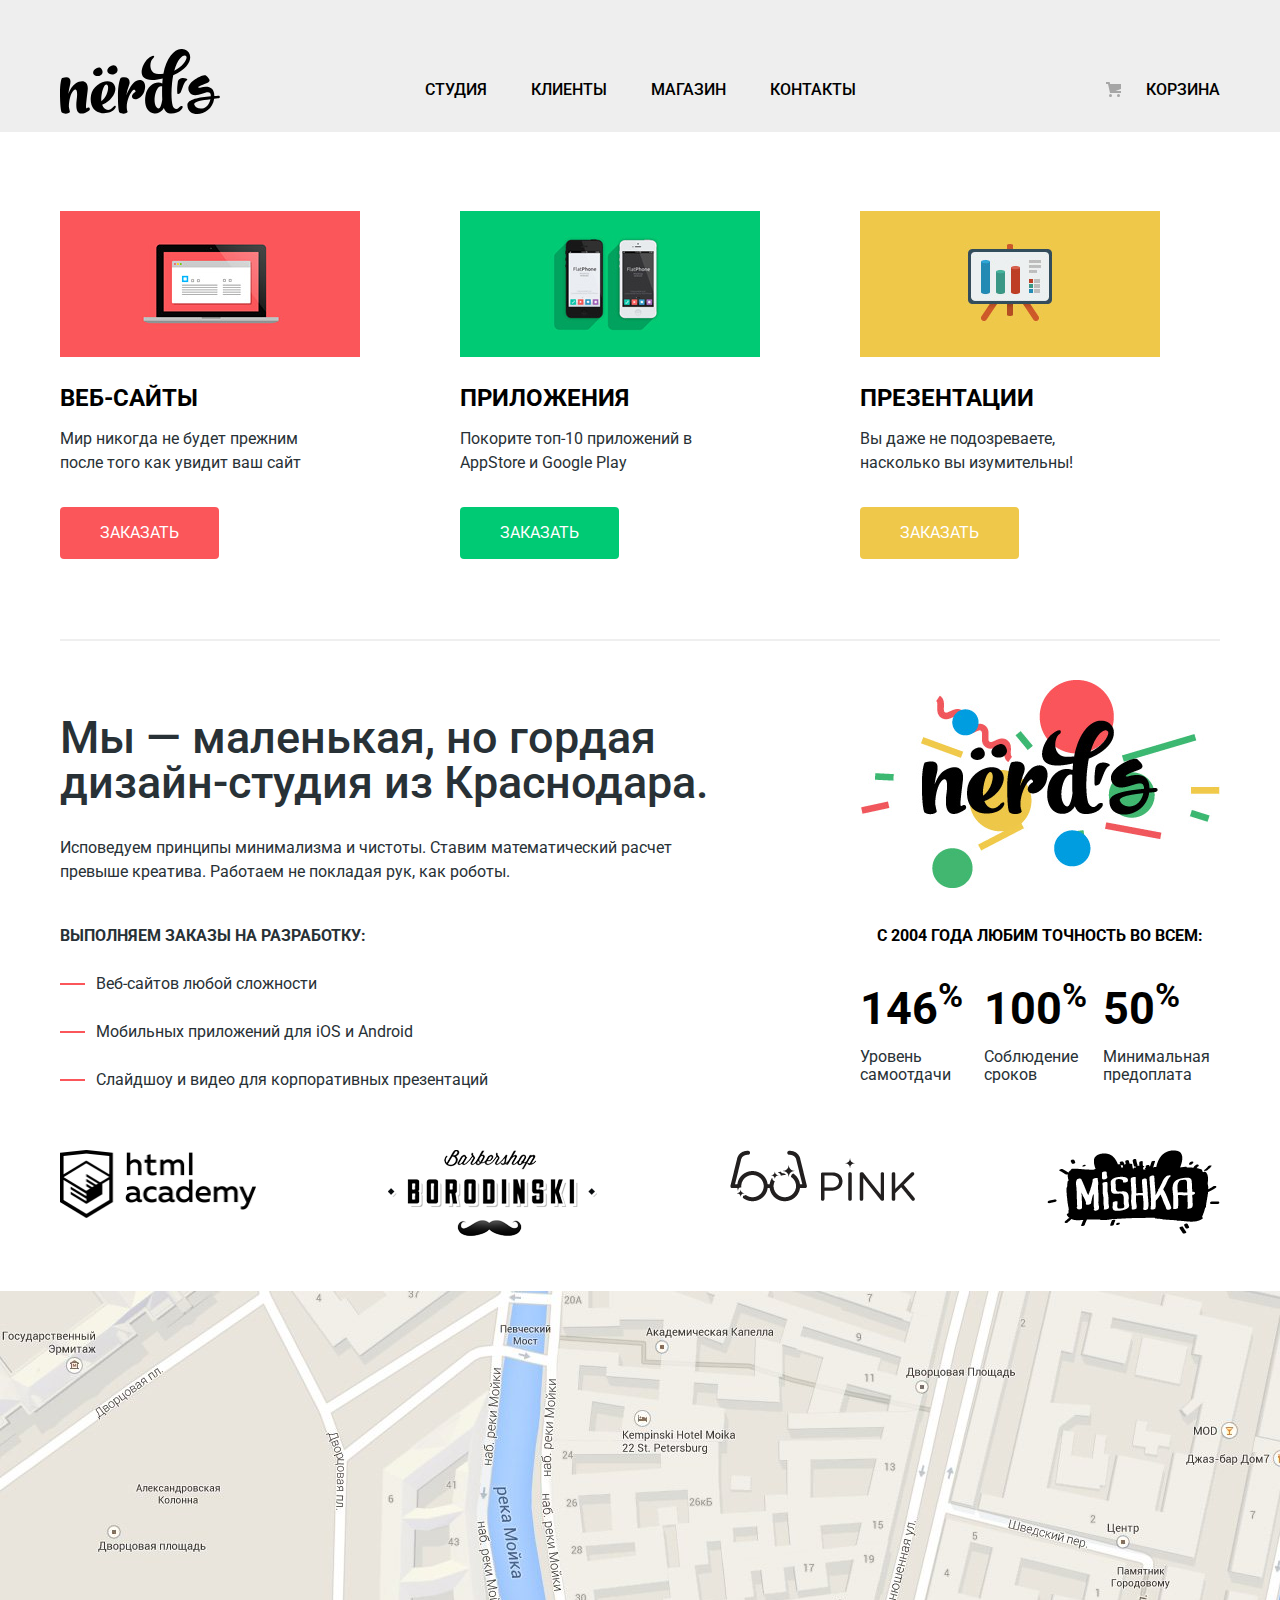
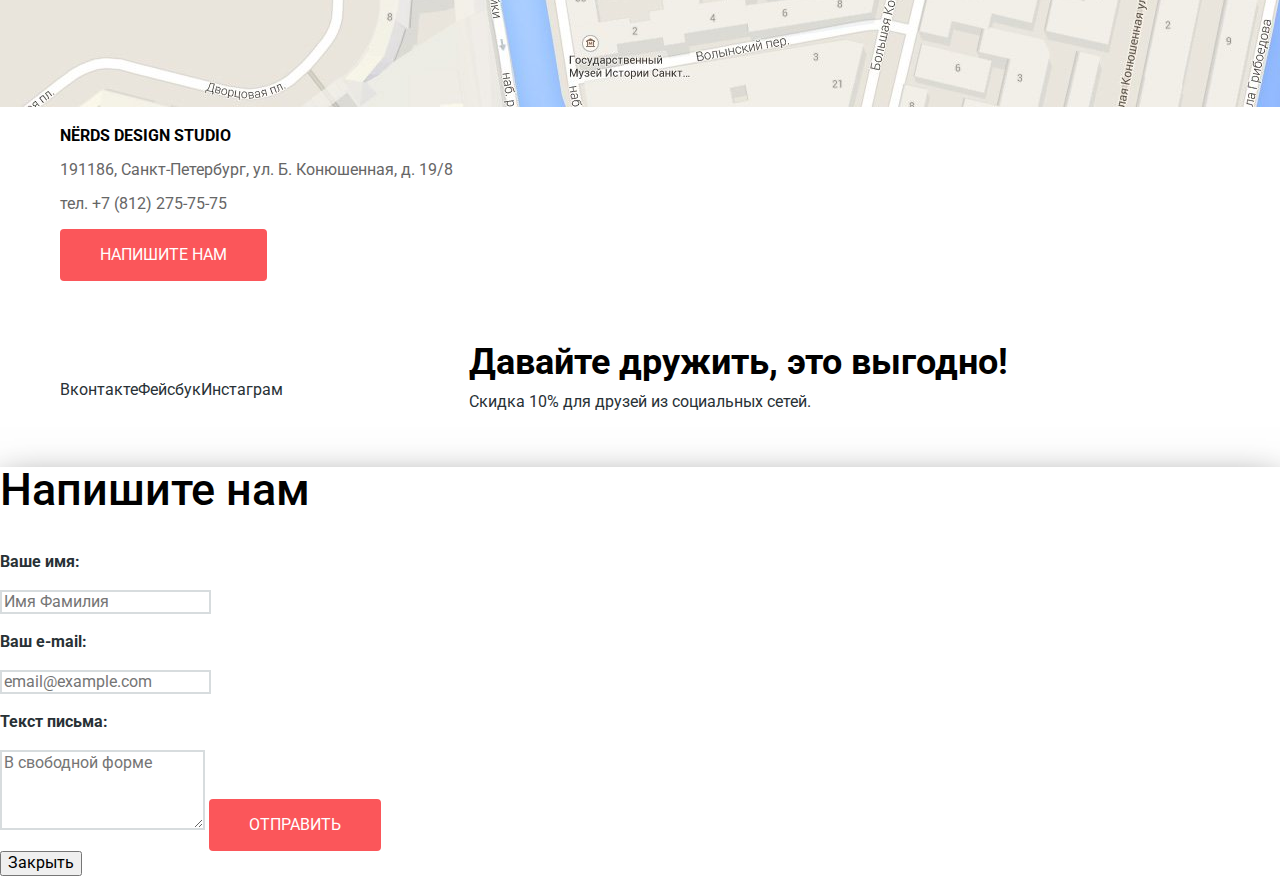
==== index.html @ 6c38c8e8 "Start making decorative elements" ====
<!DOCTYPE html>
<html lang="ru">
  <head>
    <meta charset="utf-8" />
    <title>HTML Academy: Нёрдс</title>
    <link rel="stylesheet" href="css/normalize.css" />
    <link rel="stylesheet" href="css/style.css" />
    <link
      href="https://fonts.googleapis.com/css?family=Roboto:400,500,700&display=swap&subset=cyrillic"
      rel="stylesheet"
    />
  </head>

  <body>
    <header class="main-header">
      <div class="container">
        <nav class="main-navigation">
          <a class="main-header-logo">
            <img
              src="img/nerds-logo.svg"
              width="160"
              height="65"
              alt="Логотип дизайн студии «Nëerd's"
            />
          </a>
          <ul class="list site-navigation">
            <li><a href="studio.html">Студия</a></li>
            <li><a href="clients.html">Клиенты</a></li>
            <li><a href="catalog.html">Магазин</a></li>
            <li><a href="contacts.html">Контакты</a></li>
          </ul>
          <a class="user-navigation" href="bag.html">Корзина</a>
        </nav>
      </div>
    </header>

    <main>
      <div class="container">
        <section class="products">
          <h1 class="visually-hidden">Дизайн-студия «Nëerd's»</h1>
          <ul class="list products-list">
            <li class="products-item">
              <img
                src="img/advantage-picture-red.png"
                width="300"
                height="146"
              />
              <h2 class="products-item-title web">Веб-сайты</h2>
              <p class="products-item-text">
                Мир никогда не будет прежним после того как увидит ваш сайт
              </p>
              <a class="button" href="order-site.html">Заказать</a>
            </li>
            <li class="products-item">
              <img
                src="img/advantage-picture-green.png"
                width="300"
                height="146"
              />
              <h2 class="products-item-title">Приложения</h2>
              <p class="products-item-text">
                Покорите топ-10 приложений в AppStore и Google Play
              </p>
              <a class="button button-app" href="order-app.html">Заказать</a>
            </li>
            <li class="products-item">
              <img
                src="img/advantage-picture-yellow.png"
                width="300"
                height="146"
              />
              <h2 class="products-item-title">Презентации</h2>
              <p class="products-item-text">
                Вы даже не подозреваете, насколько вы изумительны!
              </p>
              <a
                class="button button-presentation"
                href="order-presentation.html"
                >Заказать</a
              >
            </li>
          </ul>
        </section>

        <section class="benefits">
          <div class="benefits-text-column">
            <h2 class="visually-hidden">Преимущества студии</h2>
            <p class="benefits-lead">
              Мы — маленькая, но гордая дизайн-студия из Краснодара.
            </p>
            <p class="benefits-lead-text">
              Исповедуем принципы минимализма и чистоты. Ставим математический
              расчет превыше креатива. Работаем не покладая рук, как роботы.
            </p>
            <p class="benefits-list-title">Выполняем заказы на разработку:</p>
            <ul class="list benefits-list">
              <li class="benefits-item">Веб-сайтов любой сложности</li>
              <li class="benefits-item">
                Мобильных приложений для iOS и Android
              </li>
              <li class="benefits-item">
                Слайдшоу и видео для корпоративных презентаций
              </li>
            </ul>
          </div>
          <div class="benefits-subject-column">
            <p class="benefits-subject">C 2004 года любим точность во всем:</p>
            <dl class="benefits-desk">
              <div class="benefits-desk-wrap">
                <dd>146<sup>%</sup></dd>
                <dt>Уровень самоотдачи</dt>
              </div>
              <div class="benefits-desk-wrap">
                <dd>100<sup>%</sup></dd>
                <dt>Соблюдение сроков</dt>
              </div>
              <div class="benefits-desk-wrap">
                <dd>50<sup>%</sup></dd>
                <dt>Минимальная предоплата</dt>
              </div>
            </dl>
          </div>
          <h3 class="visually-hidden">Наши партнеры</h3>
          <ul class="list partners-wrap">
            <li>
              <a href="https://htmlacademy.ru/intensive/htmlcss">
                <img
                  src="img/htmlacdemy-logo.png"
                  width="196"
                  height="68"
                  alt="Сайт HTML Academy"
                />
              </a>
            </li>
            <li>
              <a href="#">
                <img
                  src="img/borodinsli-logo.png"
                  width="209"
                  height="90"
                  alt="Сайт барбершопа"
                />
              </a>
            </li>
            <li>
              <a href="#">
                <img
                  src="img/pink-logo.png"
                  width="185"
                  height="52"
                  alt="Сайт пинк"
                />
              </a>
            </li>
            <li>
              <a href="#">
                <img
                  src="img/mishka-logo.png"
                  width="173"
                  height="84"
                  alt="Сайт Мишки"
                />
              </a>
            </li>
          </ul>
        </section>
      </div>

      <section class="contacts">
        <img
          src="img/map.jpg"
          width="1440"
          height="416"
          alt="Адрес студии 191186, Санкт-Петербург, ул. Б. Конюшенная, д. 19/8"
        />
        <div class="container">
          <h2 class="visually-hidden">Контакты студии</h2>
          <p class="contacts-title">Nёrds design studio</p>
          <p>191186, Санкт-Петербург, ул. Б. Конюшенная, д. 19/8</p>
          <p>тел. <a href="tel:+78122757575">+7 (812) 275-75-75</a></p>
          <button class="button" type="button">Напишите нам</button>
        </div>
      </section>
    </main>

    <footer class="main-footer">
      <div class="main-footer-wrap container">
        <ul class="list footer-social">
          <li class="social-button"><a>Вконтакте</a></li>
          <li class="social-button"><a>Фейсбук</a></li>
          <li class="social-button"><a>Инстаграм</a></li>
        </ul>
        <div class="call-to-action">
          <p class="call-to-text">Давайте дружить, это выгодно!</p>
          <p class="call-to-discount">
            Скидка 10% для друзей из социальных сетей.
          </p>
        </div>
      </div>
    </footer>

    <section class="modal">
      <h2>Напишите нам</h2>
      <form class="appointment-form">
        <p><label for="appointment-name">Ваше имя:</label></p>
        <input
          class="name-form"
          type="text"
          name="name"
          placeholder="Имя Фамилия"
          id="appointment-name"
        />
        <p><label for="appointment-email">Ваш e-mail:</label></p>
        <input
          class="mail-form"
          type="email"
          name="email"
          placeholder="email@example.com"
          id="appointment-email"
        />
        <p><label for="appointment-mail-text">Текст письма:</label></p>
        <textarea
          class="text-form"
          type="text"
          name="mail-text"
          placeholder="В свободной форме"
          id="appointment-mail-text"
          rows="4"
        ></textarea>
        <button class="button" type="submit">Отправить</button>
      </form>
      <button class="modal-close" type="button">Закрыть</button>
    </section>
  </body>
</html>
---- css/style.css ----
.visually-hidden {
  position: absolute;
  width: 1px;
  height: 1px;
  margin: -1px;
  border: 0;
  padding: 0;
  clip: rect(0 0 0 0);
  overflow: hidden;
}

body {
  margin: 0;
  padding: 0;

  font-family: "Roboto", "Verdana", sans-serif;
  font-size: 16px;
  line-height: 24px;
  font-weight: 400;
  color: #283136;

  background-color: #ffffff;
}

a {
  text-decoration: none;
}

.list {
  margin: 0;
  padding: 0;
  list-style: none;
}

.button {
  display: inline-block;
  font: inherit;

  padding: 18px 40px;
  line-height: 16px;

  text-align: center;
  color: #ffffff;
  vertical-align: middle;
  text-transform: uppercase;

  background-color: #fb565a;
  border: none;

  border-radius: 4px;
}

.button:focus,
.button:hover {
  background-color: #e74246;
}

.button:active {
  background-color: #d7373b;
  color: rgba(255, 255, 255, 0.3);
  box-shadow: inset 0px 3px 0 0 rgba(0, 1, 1, 0.1);
}

.button-app {
  background-color: #00ca74;
}

.button-app:focus,
.button-app:hover {
  background-color: #00bc6c;
}

.button-app:active {
  background-color: #00aa62;
  box-shadow: inset 0px 3px 0 0 rgba(0, 1, 1, 0.1);
}

.button-presentation {
  background-color: #efc84a;
}

.button-presentation:focus,
.button-presentation:hover {
  background-color: #eab534;
}

.button-presentation:active {
  background-color: #e5a722;
  box-shadow: inset 0px 3px 0 0 rgba(0, 1, 1, 0.1);
}

.button-filter {
  color: #000000;
  font-weight: 500;
  background-color: #eeeeee;
}

.button-filter:focus,
.button-filter:hover {
  color: #000000;
  background-color: #dfdfdf;
}

.button-filter:active {
  color: rgba(0, 0, 0, 0.3);
  background-color: #d5d5d5;
  box-shadow: inset 0px 3px 0 0 rgba(0, 1, 1, 0.1);
}

.button-item:active {
  color: #ffffff;
}

.container {
  width: 1160px;
  margin: 0 auto;
}

.main-header {
  background-color: #eeeeee;
  font-weight: 500;
}

.main-navigation {
  display: flex;
  justify-content: space-between;
  align-items: center;

  padding-top: 49px;
  padding-bottom: 18px;
}

.main-header-logo {
  min-width: 220px;
}

.main-header-logo img {
  display: block;
}

.main-navigation a {
  line-height: 30px;
  text-transform: uppercase;

  color: #000000;
}

.main-navigation a:hover,
.main-navigation a:focus {
  color: #fb565a;
}

.main-navigation a:active {
  color: rgba(0, 0, 0, 0.3);
}

.site-navigation {
  display: flex;
}

.site-navigation li {
  margin-top: 16px;
  margin-right: 22px;
  margin-left: 22px;
}

.user-navigation {
  position: relative;
  margin-top: 16px;
  min-width: 220px;
  text-align: right;
}

.user-navigation::before {
  content: "";
  position: absolute;

  top: 7px;
  left: 106px;

  width: 15px;
  height: 15px;

  background-image: url("../img/cart-icon.svg");
  background-repeat: no-repeat;
  background-position: 0 0;
}

.products-list {
  display: flex;
  flex-wrap: wrap;
  margin-top: 79px;
  margin-bottom: 80px;
}

.products-item {
  flex-basis: 300px;
  margin-right: 100px;
}

.products-item:nth-child(3n) {
  flex-basis: 300px;
  margin-right: 60px;
}

.products-item-title {
  margin-bottom: 0;
  font-size: 24px;
  line-height: 29px;
  font-weight: 700;
  text-transform: uppercase;
  color: #000000;
}

.products-item-text {
  margin-top: 14px;
  margin-bottom: 32px;
  width: 270px;
  font-size: 16px;
  line-height: 24px;
  color: #283136;
}

.benefits {
  display: flex;
  justify-content: space-between;
  flex-wrap: wrap;
  border-top: 2px solid #efefef;
}

.benefits-text-column {
  width: 650px;
}

.benefits-lead {
  margin-top: 74px;
  margin-bottom: 31px;
  font-size: 45px;
  line-height: 45px;
  font-weight: 500;
}

.benefits-lead-text {
  margin-bottom: 40px;
}

.benefits-list-title {
  font-weight: 700;
  margin-bottom: 12px;
  text-transform: uppercase;
}

.benefits-list {
  line-height: 48px;
}

.benefits-item {
  position: relative;
  padding-left: 36px;
}

.benefits-item::before {
  content: "";
  position: absolute;

  width: 25px;
  height: 2px;

  top: 23px;
  left: 0;

  background-color: #fb565a;
}

.benefits-subject-column {
  width: 360px;
}

.benefits-subject {
  margin-top: 39px;
  margin-bottom: 49px;

  color: #000000;
  font-weight: 700;
  text-align: center;
  text-transform: uppercase;
}

.benefits-subject::before {
  display: block;
  content: "";

  background-image: url("../img/nerds-picture.png");
  background-repeat: no-repeat;
  background-position: 0 0;
  width: 360px;
  height: 208px;

  background-size: 100%;

  margin-bottom: 36px;
}

.benefits-desk {
  display: flex;
  justify-content: space-between;
  width: 400px;
}

.benefits-desk dd {
  color: #000000;
  font-size: 45px;
  font-weight: 700;
  text-align: left;
  margin-left: 0;
  margin-bottom: 27px;
}

.benefits-desk dt {
  font-size: 16px;
  line-height: 18px;
}

.partners-wrap {
  display: flex;
  justify-content: space-between;
  flex-grow: 1;
  margin-top: 46px;
  margin-bottom: 44px;
}

.contacts {
  line-height: 18px;
  color: #666666;
}

.contacts-title {
  color: #000000;
  font-weight: 700;
  text-transform: uppercase;
}

.catalog-wrap {
  display: flex;
  justify-content: space-between;
}

.main-title {
  margin-top: 0;
  padding-bottom: 116px;
  font-size: 55px;
  padding-top: 30px;
  line-height: 75px;
  color: #000000;
  font-weight: 500;
  text-align: center;
  background-color: #eeeeee;
}
.filters {
  width: 260px;
}

.filters fieldset {
  border: none;
}

.filters ul {
  line-height: 38px;
  color: #283136;
}

.filters legend {
  font-size: 18px;
  line-height: 30px;
  font-weight: 700;
  text-transform: uppercase;
}

.filter-input:not(:disabled):hover + label,
.filter-input:not(:disabled):focus + label {
  color: #283136;
}

.filter-input:disabled + label {
  color: rgba(40, 49, 54, 0.3);
}

.catalog-list {
  display: flex;
  flex-wrap: wrap;
  width: 790px;
}

.catalog-item {
  width: 360px;
  margin-right: 40px;
  margin-bottom: 33px;
}

.catalog-item:nth-child(2n) {
  margin-right: 0;
}

.catalog-item-container {
  background-color: #eeeeee;
}

.catalog-item-title {
  color: #000000;
  font-weight: 700;
  text-transform: uppercase;
}

.catalog-item-title:hover,
.catalog-item-title:focus {
  color: #fb565a;
}

.catalog-item-title:active {
  color: rgba(0, 0, 0, 0.3);
}

.catalog-item-text {
  color: #666666;
  line-height: 18px;
}

.contacts a {
  color: #666666;
}

.main-footer-wrap {
  display: flex;
  margin-top: 69px;
  align-items: center;
}

.footer-social {
  display: flex;
  width: 270px;
  margin-right: 139px;
}

.call-to-text {
  font-size: 36px;
  font-weight: 700;
  color: #000000;
  margin: 0;
}

.modal {
  background-color: #ffffff;
  box-shadow: 0px 20px 40px 0 rgba(0, 1, 1, 0.75);
}

.modal h2 {
  font-size: 45px;
  line-height: 45px;
  font-weight: 500;
  color: #000000;
}

.modal label {
  font-weight: 700;
}

.appointment-form input[type="text"],
.appointment-form input[type="email"],
.appointment-form input[type="password"],
.appointment-form textarea {
  font-family: inherit;
  font-size: 16px;
  line-height: 18px;
  color: rgba(68, 68, 68, 0.5);
  border: solid 2px #d7dcde;
  background-color: #ffffff;
}

.appointment-form input:hover,
.appointment-form textarea:hover {
  border: solid 2px #b4b9bb;
}

.appointment-form input:focus,
.appointment-form textarea:focus {
  color: #444444;
  border: solid 2px #000000;
}

.appointment-form input:invalid,
.appointment-form textarea:invalid {
  color: #e74246;
  border: solid 2px #e74246;
}
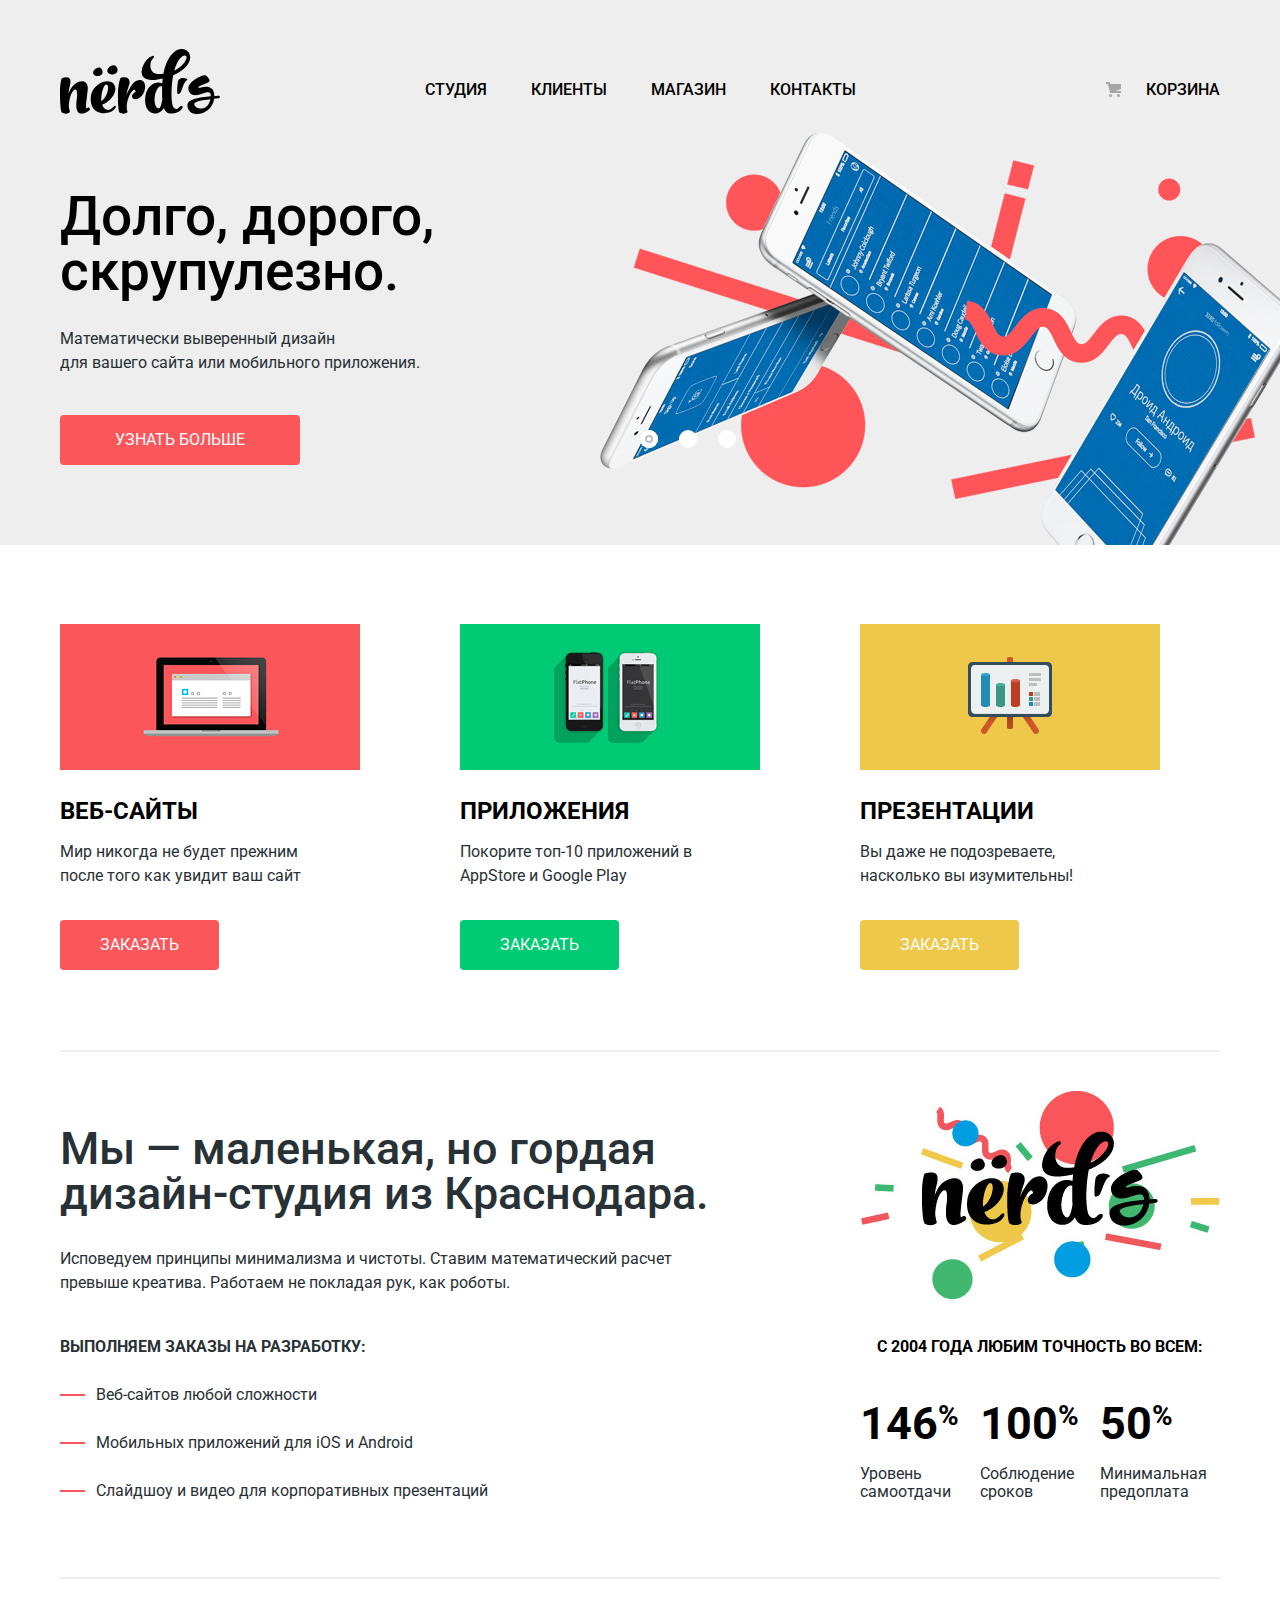
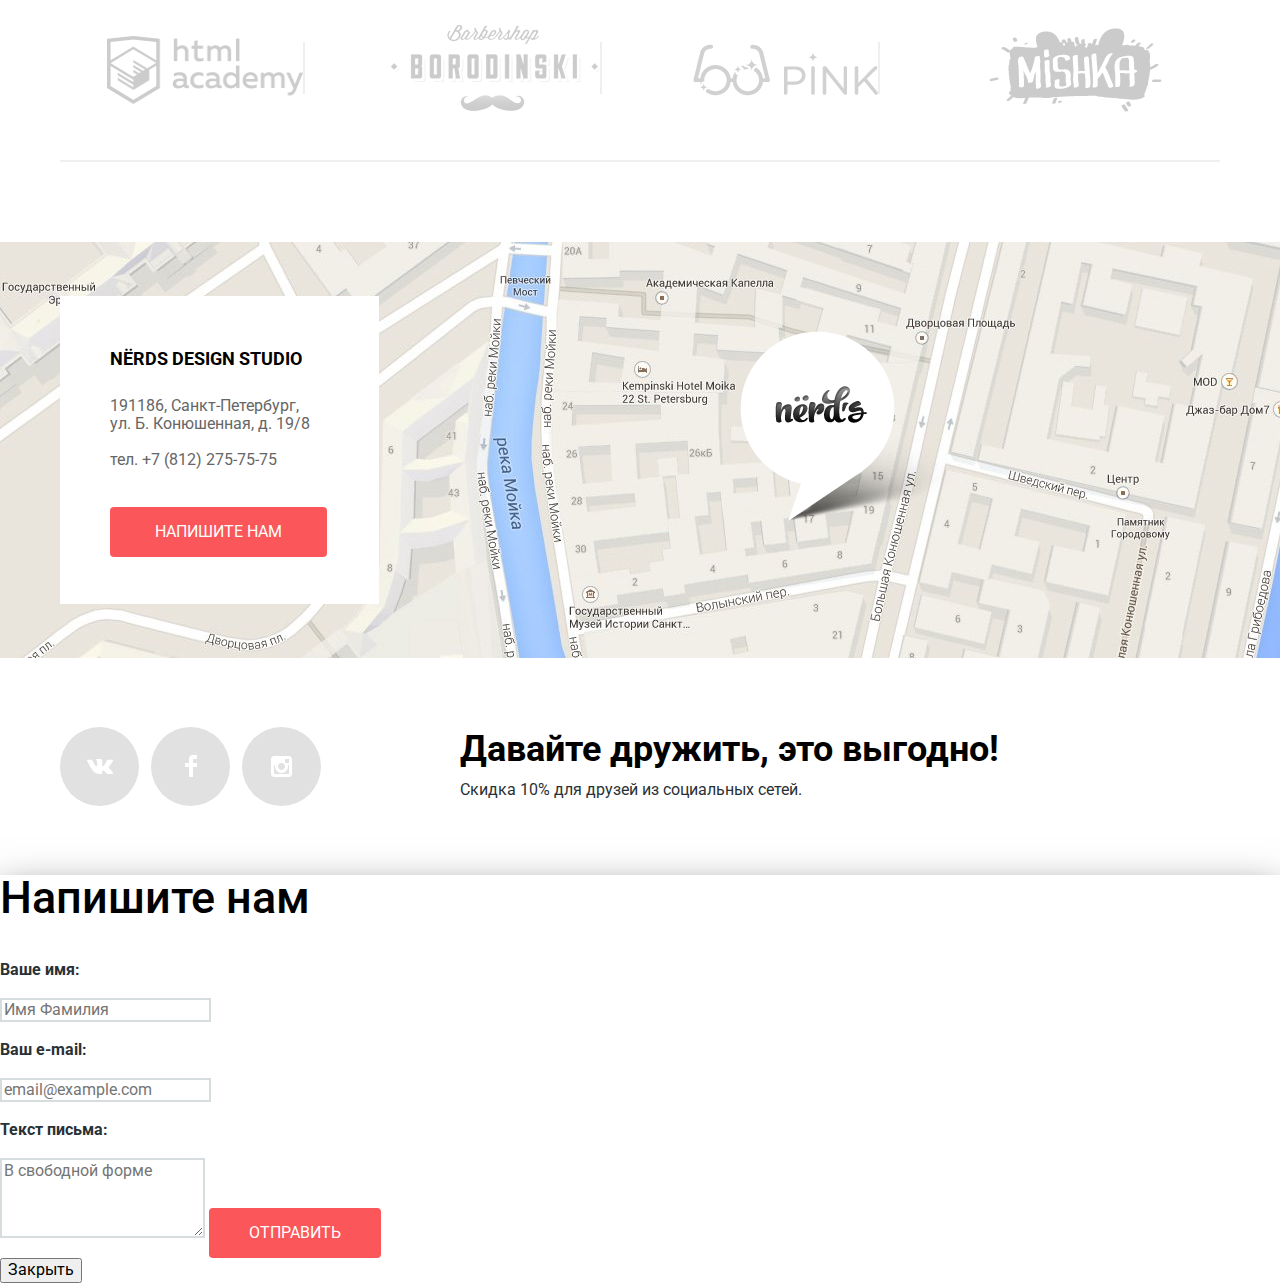
==== commit 71e85d15: "Make decorative elements, and slider" ====
--- a/index.html
+++ b/index.html
@@ -33,6 +33,67 @@
         </nav>
       </div>
     </header>
+
+    <section class="slider">
+      <input
+        class="visually-hidden"
+        type="radio"
+        id="product-1"
+        name="toggle"
+        checked
+      />
+      <input
+        class="visually-hidden"
+        type="radio"
+        id="product-2"
+        name="toggle"
+      />
+      <input
+        class="visually-hidden"
+        type="radio"
+        id="product-3"
+        name="toggle"
+      />
+      <div class="slider-wrapper">
+        <div class="container">
+          <div class="slider-controls">
+            <label for="product-1"><p class="visually-hidden">Первый</p></label>
+            <label for="product-2"><p class="visually-hidden">Второй</p></label>
+            <label for="product-3"><p class="visually-hidden">Третий</p></label>
+          </div>
+          <ul class="list slider-list">
+            <li class="slider-item slide" id="slide1">
+              <h3 class="slider-title">
+                Долго, дорого, скрупулезно.
+              </h3>
+              <p class="slider-text">
+                Математически выверенный дизайн<br />для вашего сайта или
+                мобильного приложения.
+              </p>
+              <a class="button button-slider" href="#">Узнать больше</a>
+            </li>
+            <li class="slider-item slide" id="slide2">
+              <h3 class="slider-title">
+                Любим математику<br />как никто другой
+              </h3>
+              <p class="slider-text">
+                Никакого креатива, только математические формулы<br />для
+                расчета идеальных пропорций.
+              </p>
+              <a class="button button-slider" href="#">Узнать больше</a>
+            </li>
+            <li class="slider-item slide" id="slide3">
+              <h3 class="slider-title">Только ночь,<br />только хардкор</h3>
+              <p class="slider-text">
+                Работать днем, как все? Мы против этого.<br />Ближе к полуночи
+                работа только начинается.
+              </p>
+              <a class="button button-slider" href="#">Узнать больше</a>
+            </li>
+          </ul>
+        </div>
+      </div>
+    </section>
 
     <main>
       <div class="container">
@@ -167,18 +228,24 @@
       </div>
 
       <section class="contacts">
-        <img
-          src="img/map.jpg"
-          width="1440"
-          height="416"
-          alt="Адрес студии 191186, Санкт-Петербург, ул. Б. Конюшенная, д. 19/8"
-        />
         <div class="container">
-          <h2 class="visually-hidden">Контакты студии</h2>
-          <p class="contacts-title">Nёrds design studio</p>
-          <p>191186, Санкт-Петербург, ул. Б. Конюшенная, д. 19/8</p>
-          <p>тел. <a href="tel:+78122757575">+7 (812) 275-75-75</a></p>
-          <button class="button" type="button">Напишите нам</button>
+          <div class="contacts-wrap">
+            <h2 class="visually-hidden">Контакты студии</h2>
+            <p class="contacts-title">Nёrds design studio</p>
+            <p>191186, Санкт-Петербург, ул.&nbsp;Б. Конюшенная, д. 19/8</p>
+            <p>тел. <a href="tel:+78122757575">+7 (812) 275-75-75</a></p>
+            <button class="button button-contacts" type="button">
+              Напишите нам
+            </button>
+          </div>
+        </div>
+        <div class="contacts-map">
+          <img
+            src="img/map.jpg"
+            width="1440"
+            height="416"
+            alt="Адрес студии 191186, Санкт-Петербург, ул. Б. Конюшенная, д. 19/8"
+          />
         </div>
       </section>
     </main>
@@ -186,9 +253,54 @@
     <footer class="main-footer">
       <div class="main-footer-wrap container">
         <ul class="list footer-social">
-          <li class="social-button"><a>Вконтакте</a></li>
-          <li class="social-button"><a>Фейсбук</a></li>
-          <li class="social-button"><a>Инстаграм</a></li>
+          <li>
+            <a class="social-button social-button-vk"
+              ><span class="visually-hidden">Вконтакте</span>
+              <svg
+                xmlns="http://www.w3.org/2000/svg"
+                width="26"
+                height="15"
+                viewBox="0 0 26 15"
+              >
+                <path
+                  fill="#FFF"
+                  d="M16.138 11.51c.956-.309 2.18 2.04 3.483 2.939.978.681 1.727.534 1.727.534l3.473-.05s1.815-.112.957-1.554c-.071-.12-.503-1.069-2.585-3.022-2.177-2.043-1.882-1.712.739-5.244 1.597-2.153 2.236-3.468 2.036-4.028-.192-.539-1.365-.399-1.365-.399L20.69.713c-.381.001-.704.119-.851.515-.003.004-.621 1.666-1.445 3.079-1.741 2.989-2.436 3.148-2.724 2.961-.661-.433-.494-1.737-.494-2.664 0-2.897.432-4.105-.846-4.417-.427-.104-.739-.172-1.828-.182-1.392-.021-2.574 0-3.244.329-.445.223-.786.712-.579.74.26.035.843.16 1.155.586.401.552.389 1.789.389 1.789s.229 3.411-.54 3.834c-.528.29-1.25-.302-2.803-3.016-.793-1.388-1.392-2.922-1.392-2.922s-.116-.285-.326-.441c-.25-.185-.6-.244-.6-.244L.848.684S.29.7.085.946c-.182.218-.015.668-.015.668s2.909 6.881 6.203 10.347c3.02 3.182 6.452 2.971 6.452 2.971h1.555s.469-.054.709-.312c.224-.24.214-.691.214-.691s-.031-2.109.935-2.419z"
+                />
+              </svg>
+            </a>
+          </li>
+          <li>
+            <a class="social-button social-button-fb"
+              ><span class="visually-hidden">Фейсбук</span>
+              <svg
+                xmlns="http://www.w3.org/2000/svg"
+                width="12"
+                height="22"
+                viewBox="0 0 12 22"
+              >
+                <path
+                  fill="#FFF"
+                  d="M12 4V0H8a4 4 0 0 0-4 4v4H0v4h4v10h4V12h4V8H8V4h4z"
+                />
+              </svg>
+            </a>
+          </li>
+          <li>
+            <a class="social-button social-button-instagram"
+              ><span class="visually-hidden">Инстаграм</span>
+              <svg
+                xmlns="http://www.w3.org/2000/svg"
+                width="21"
+                height="21"
+                viewBox="0 0 21 21"
+              >
+                <path
+                  fill="#FFF"
+                  d="M18 0H3C1.35 0 0 1.35 0 3v15c0 1.65 1.35 3 3 3h15c1.65 0 3-1.35 3-3V3c0-1.65-1.35-3-3-3zm-7.5 7c1.93 0 3.5 1.57 3.5 3.5S12.43 14 10.5 14 7 12.43 7 10.5 8.57 7 10.5 7zM18 18H3V9h1.181A6.504 6.504 0 0 0 4 10.5a6.5 6.5 0 1 0 13 0 6.45 6.45 0 0 0-.181-1.5H18v9zm0-11h-4V3h4v4z"
+                />
+              </svg>
+            </a>
+          </li>
         </ul>
         <div class="call-to-action">
           <p class="call-to-text">Давайте дружить, это выгодно!</p>
--- a/css/style.css
+++ b/css/style.css
@@ -36,7 +36,7 @@
   display: inline-block;
   font: inherit;
 
-  padding: 18px 40px;
+  padding: 17px 40px;
   line-height: 16px;
 
   text-align: center;
@@ -184,6 +184,90 @@
   background-image: url("../img/cart-icon.svg");
   background-repeat: no-repeat;
   background-position: 0 0;
+}
+
+.slider {
+  position: relative;
+  background-color: #eeeeee;
+}
+
+.slider-list {
+  width: 545px;
+}
+
+.slide {
+  display: none;
+}
+
+.slider-title {
+  padding-top: 57px;
+  padding-bottom: 12px;
+  font-size: 55px;
+  line-height: 55px;
+  margin-bottom: 0;
+  margin-top: 0;
+  font-weight: 500;
+  color: #000000;
+}
+
+.button-slider {
+  margin-top: 24px;
+  margin-bottom: 80px;
+  padding-left: 55px;
+  padding-right: 55px;
+}
+
+.slider-controls {
+  position: absolute;
+  bottom: 90px;
+  left: 50%;
+}
+
+.slider-controls label {
+  display: inline-block;
+  width: 18px;
+  height: 18px;
+  margin-right: 17px;
+
+  background-color: #ffffff;
+  border-radius: 50%;
+  cursor: pointer;
+}
+
+#product-1:checked ~ .slider-wrapper {
+  background-image: url("../img/slide-iphone.png");
+  background-repeat: no-repeat;
+  background-position: 600px 0;
+}
+
+#product-2:checked ~ .slider-wrapper {
+  background-image: url("../img/slide-mac.png");
+  background-repeat: no-repeat;
+  background-position: 600px 0;
+}
+
+#product-3:checked ~ .slider-wrapper {
+  background-image: url("../img/slide-ipad.png");
+  background-repeat: no-repeat;
+  background-position: 600px 0;
+}
+
+#product-1:checked ~ .slider-wrapper #slide1,
+#product-2:checked ~ .slider-wrapper #slide2,
+#product-3:checked ~ .slider-wrapper #slide3 {
+  display: block;
+}
+
+#product-1:checked ~ .slider-wrapper label[for="product-1"],
+#product-2:checked ~ .slider-wrapper label[for="product-2"],
+#product-3:checked ~ .slider-wrapper label[for="product-3"] {
+  position: relative;
+  width: 18px;
+  height: 18px;
+
+  background-color: #ffffff;
+  border-radius: 50%;
+  box-shadow: inset 0 0 0 5px #ffffff, inset 0 0 0 7px #c1c1c1;
 }
 
 .products-list {
@@ -274,11 +358,12 @@
 
 .benefits-subject-column {
   width: 360px;
+  margin-bottom: 14px;
 }
 
 .benefits-subject {
   margin-top: 39px;
-  margin-bottom: 49px;
+  margin-bottom: 53px;
 
   color: #000000;
   font-weight: 700;
@@ -304,7 +389,14 @@
 .benefits-desk {
   display: flex;
   justify-content: space-between;
-  width: 400px;
+}
+
+.benefits-desk-wrap {
+  margin-right: 21px;
+}
+
+.benefits-desk-wrap sup {
+  font-size: 28px;
 }
 
 .benefits-desk dd {
@@ -313,7 +405,7 @@
   font-weight: 700;
   text-align: left;
   margin-left: 0;
-  margin-bottom: 27px;
+  margin-bottom: 29px;
 }
 
 .benefits-desk dt {
@@ -323,10 +415,57 @@
 
 .partners-wrap {
   display: flex;
-  justify-content: space-between;
+  justify-content: space-around;
+  align-items: center;
+  vertical-align: middle;
+  position: relative;
+  flex-wrap: wrap;
   flex-grow: 1;
+
   margin-top: 46px;
   margin-bottom: 44px;
+
+  padding-top: 46px;
+  padding-bottom: 38px;
+
+  border-top: 2px solid #efefef;
+  border-bottom: 2px solid #efefef;
+}
+
+.partners-wrap li {
+  flex-basis: 160px;
+
+  text-align: center;
+  flex-wrap: wrap;
+  flex-grow: 1;
+  vertical-align: middle;
+}
+
+/*
+.partners-wrap li:not(:last-child) {
+  top: auto;
+  bottom: auto;
+  height: 40px;
+  border-right: 2px solid #efefef;
+}
+*/
+.partners-wrap li:not(:last-child)::after {
+  content: "";
+  vertical-align: middle;
+  top: 63px;
+  position: absolute;
+
+  height: 52px;
+  width: 2px;
+  background-color: #efefef;
+}
+
+.partners-wrap img {
+  opacity: 0.2;
+}
+
+.partners-wrap img:hover {
+  opacity: 1;
 }
 
 .contacts {
@@ -425,20 +564,147 @@
   line-height: 18px;
 }
 
+.contacts {
+  margin-top: 16px;
+  position: relative;
+}
+
+.contacts-wrap {
+  position: relative;
+  box-sizing: border-box;
+  width: 319px;
+  height: 308px;
+  background-color: #ffffff;
+  top: 74px;
+  left: 0;
+  z-index: 1;
+
+  padding-left: 50px;
+  padding-top: 36px;
+  padding-right: 49px;
+}
+
+.contacts-wrap::after {
+  content: "";
+  position: absolute;
+
+  top: 35px;
+  left: 680px;
+
+  width: 231px;
+  height: 190px;
+
+  background-image: url("../img/map-marker.png");
+  background-repeat: no-repeat;
+  background-position: 0 0;
+}
+
+.contacts-title {
+  font-size: 18px;
+  font-weight: 700;
+  margin-bottom: 29px;
+}
+
 .contacts a {
   color: #666666;
+  line-height: 22px;
+}
+
+.button-contacts {
+  margin-top: 20px;
+  padding-left: 45px;
+  padding-right: 45px;
+}
+
+.contacts-map {
+  margin-top: 20px;
+  position: absolute;
+  top: 0;
+  left: 0;
 }
 
 .main-footer-wrap {
   display: flex;
-  margin-top: 69px;
+  margin-top: 185px;
   align-items: center;
+  padding-bottom: 20px;
 }
 
 .footer-social {
   display: flex;
-  width: 270px;
-  margin-right: 139px;
+}
+
+.social-button {
+  display: flex;
+  align-items: center;
+  justify-content: center;
+  width: 79px;
+  height: 79px;
+  border-radius: 50%;
+  background-color: #e1e1e1;
+
+  margin-right: 12px;
+}
+
+.social-button:hover,
+.social-button:focus {
+  background-color: #e74246;
+}
+
+.social-button:active {
+  background-color: #d7373b;
+}
+
+.social-button:active path {
+  opacity: 0.3;
+}
+
+/* 
+
+На всякий случай оставил удалю когда узнаю как правильно.
+
+.social-button-vk::after {
+  content: "";
+  width: 26px;
+  height: 15px;
+
+  background-image: url("../img/vk-icon.svg");
+  background-repeat: no-repeat;
+  background-position: 0 0;
+}
+
+.social-button-fb::after {
+  content: "";
+  width: 12px;
+  height: 22px;
+
+  background-image: url("../img/fb-icon.svg");
+  background-repeat: no-repeat;
+  background-position: 0 0;
+}
+
+.social-button-instagram::after {
+  content: "";
+  width: 21px;
+  height: 21px;
+
+  background-image: url("../img/insta-icon.svg");
+  background-repeat: no-repeat;
+  background-position: 0 0;
+}
+
+.social-button-vk::after:active,
+.social-button-fb::after:active,
+.social-button-instagram::after:active {
+  opacity: 0.3;
+}
+
+*/
+
+.call-to-action {
+  display: block;
+  margin-left: 127px;
+  padding-top: 14px;
 }
 
 .call-to-text {
@@ -446,6 +712,12 @@
   font-weight: 700;
   color: #000000;
   margin: 0;
+  line-height: 0;
+  padding-top: 20px;
+}
+
+.call-to-discount {
+  padding-top: 13px;
 }
 
 .modal {
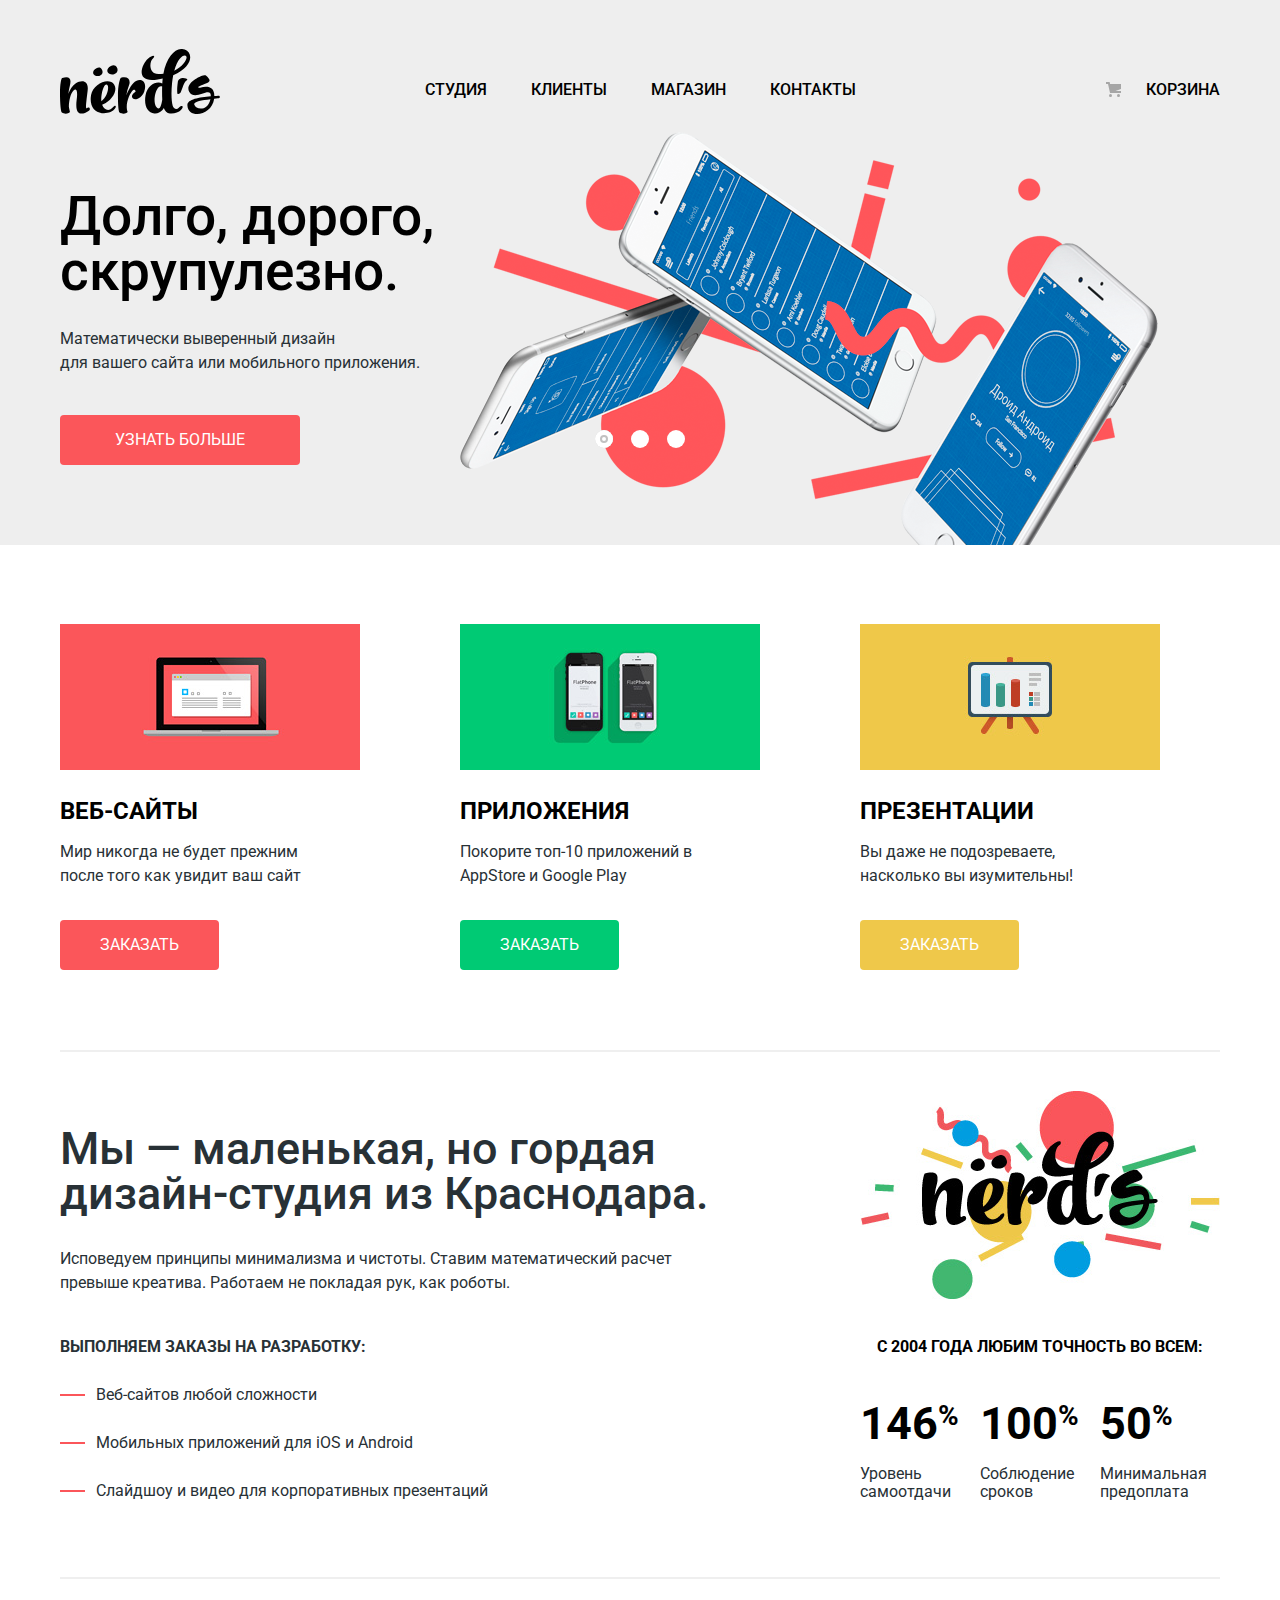
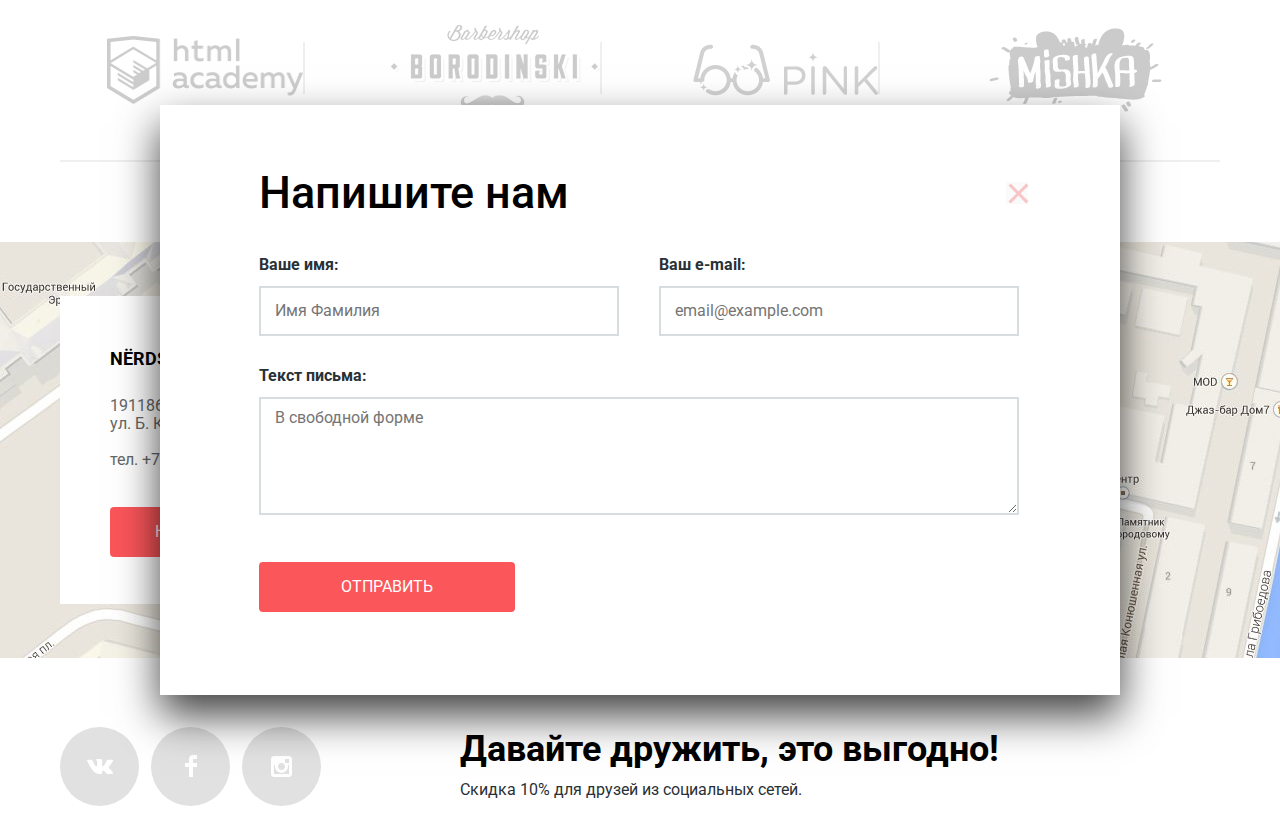
==== commit b24187e6: "Make Form" ====
--- a/index.html
+++ b/index.html
@@ -55,12 +55,14 @@
         name="toggle"
       />
       <div class="slider-wrapper">
-        <div class="container">
+        <div class="slider-controls-wrapper">
           <div class="slider-controls">
             <label for="product-1"><p class="visually-hidden">Первый</p></label>
             <label for="product-2"><p class="visually-hidden">Второй</p></label>
             <label for="product-3"><p class="visually-hidden">Третий</p></label>
           </div>
+        </div>
+        <div class="container">
           <ul class="list slider-list">
             <li class="slider-item slide" id="slide1">
               <h3 class="slider-title">
@@ -311,37 +313,50 @@
       </div>
     </footer>
 
-    <section class="modal">
-      <h2>Напишите нам</h2>
-      <form class="appointment-form">
-        <p><label for="appointment-name">Ваше имя:</label></p>
-        <input
-          class="name-form"
-          type="text"
-          name="name"
-          placeholder="Имя Фамилия"
-          id="appointment-name"
-        />
-        <p><label for="appointment-email">Ваш e-mail:</label></p>
-        <input
-          class="mail-form"
-          type="email"
-          name="email"
-          placeholder="email@example.com"
-          id="appointment-email"
-        />
-        <p><label for="appointment-mail-text">Текст письма:</label></p>
-        <textarea
-          class="text-form"
-          type="text"
-          name="mail-text"
-          placeholder="В свободной форме"
-          id="appointment-mail-text"
-          rows="4"
-        ></textarea>
-        <button class="button" type="submit">Отправить</button>
-      </form>
-      <button class="modal-close" type="button">Закрыть</button>
+    <section class="modal-wrap">
+      <div class="modal">
+        <h2>Напишите нам</h2>
+        <form class="appointment-form">
+          <p class="appointment-item">
+            <label for="appointment-name">Ваше имя:</label>
+            <input
+              class="name-form"
+              type="text"
+              name="name"
+              placeholder="Имя Фамилия"
+              id="appointment-name"
+            />
+          </p>
+
+          <p class="appointment-item">
+            <label for="appointment-email">Ваш e-mail:</label>
+            <input
+              class="mail-form"
+              type="email"
+              name="email"
+              placeholder="email@example.com"
+              id="appointment-email"
+            />
+          </p>
+          <p class="appointment-item appointment-item-text">
+            <label for="appointment-mail-text">Текст письма:</label>
+            <textarea
+              class="text-form"
+              type="text"
+              name="mail-text"
+              placeholder="В свободной форме"
+              id="appointment-mail-text"
+              rows="4"
+            ></textarea>
+          </p>
+          <button class="button button-appointment" type="submit">
+            Отправить
+          </button>
+        </form>
+        <button class="modal-close" type="button">
+          <span class="visually-hidden">Закрыть</span>
+        </button>
+      </div>
     </section>
   </body>
 </html>
--- a/css/style.css
+++ b/css/style.css
@@ -184,6 +184,10 @@
   background-image: url("../img/cart-icon.svg");
   background-repeat: no-repeat;
   background-position: 0 0;
+}
+
+.slider-wrapper {
+  transition: background-image 0.1s ease;
 }
 
 .slider {
@@ -217,17 +221,26 @@
   padding-right: 55px;
 }
 
+.slider-controls-wrapper {
+  display: flex;
+  justify-content: center;
+  width: 200px;
+
+  margin-right: auto;
+  margin-left: auto;
+}
+
 .slider-controls {
   position: absolute;
   bottom: 90px;
-  left: 50%;
 }
 
 .slider-controls label {
   display: inline-block;
   width: 18px;
   height: 18px;
-  margin-right: 17px;
+  margin-right: 7px;
+  margin-left: 7px;
 
   background-color: #ffffff;
   border-radius: 50%;
@@ -237,19 +250,19 @@
 #product-1:checked ~ .slider-wrapper {
   background-image: url("../img/slide-iphone.png");
   background-repeat: no-repeat;
-  background-position: 600px 0;
+  background-position: 460px 0;
 }
 
 #product-2:checked ~ .slider-wrapper {
   background-image: url("../img/slide-mac.png");
   background-repeat: no-repeat;
-  background-position: 600px 0;
+  background-position: 525px 0;
 }
 
 #product-3:checked ~ .slider-wrapper {
   background-image: url("../img/slide-ipad.png");
   background-repeat: no-repeat;
-  background-position: 600px 0;
+  background-position: 430px 0px;
 }
 
 #product-1:checked ~ .slider-wrapper #slide1,
@@ -720,9 +733,28 @@
   padding-top: 13px;
 }
 
+.modal-wrap {
+  position: relative;
+  width: 1160px;
+  margin: 0 auto;
+}
+
 .modal {
+  display: block;
+  position: absolute;
+  box-sizing: border-box;
+
+  top: -733px;
+  left: 100px;
+  width: 960px;
+  height: 590px;
+
+  padding-top: 28px;
+  padding-left: 99px;
+
   background-color: #ffffff;
   box-shadow: 0px 20px 40px 0 rgba(0, 1, 1, 0.75);
+  z-index: 2;
 }
 
 .modal h2 {
@@ -732,20 +764,56 @@
   color: #000000;
 }
 
+.appointment-item {
+  margin-top: 0;
+  margin-right: 40px;
+  margin-bottom: 8px;
+}
+
 .modal label {
   font-weight: 700;
+}
+
+.appointment-item label {
+  display: block;
+  margin-bottom: 9px;
+}
+
+.appointment-form {
+  display: flex;
+  flex-wrap: wrap;
+}
+
+.appointment-item-text {
+  margin-top: 20px;
 }
 
 .appointment-form input[type="text"],
 .appointment-form input[type="email"],
 .appointment-form input[type="password"],
 .appointment-form textarea {
+  box-sizing: border-box;
   font-family: inherit;
   font-size: 16px;
   line-height: 18px;
+
+  padding-top: 14px;
+  padding-left: 14px;
+  padding-right: 14px;
+  padding-bottom: 14px;
+
+  width: 360px;
+
   color: rgba(68, 68, 68, 0.5);
   border: solid 2px #d7dcde;
   background-color: #ffffff;
+}
+
+.appointment-form textarea {
+  width: 760px;
+  height: 118px;
+  padding-top: 10px;
+  padding-right: 10px;
 }
 
 .appointment-form input:hover,
@@ -764,3 +832,56 @@
   color: #e74246;
   border: solid 2px #e74246;
 }
+
+.button-appointment {
+  margin-top: 32px;
+  padding-left: 82px;
+  padding-right: 82px;
+}
+
+.modal-close {
+  position: absolute;
+
+  width: 22px;
+  height: 22px;
+  border: 0;
+
+  top: 77px;
+  left: 846px;
+
+  opacity: 0.3;
+
+  cursor: pointer;
+}
+
+.modal-close:hover,
+.modal-close:focus {
+  opacity: 1;
+}
+
+.modal-close:active {
+  opacity: 0.1;
+}
+
+.modal-close::before,
+.modal-close::after {
+  content: "";
+
+  position: absolute;
+
+  top: 10px;
+  left: 0;
+
+  width: 25px;
+  height: 3px;
+
+  background-color: #e74246;
+}
+
+.modal-close::before {
+  transform: rotate(45deg);
+}
+
+.modal-close::after {
+  transform: rotate(-45deg);
+}
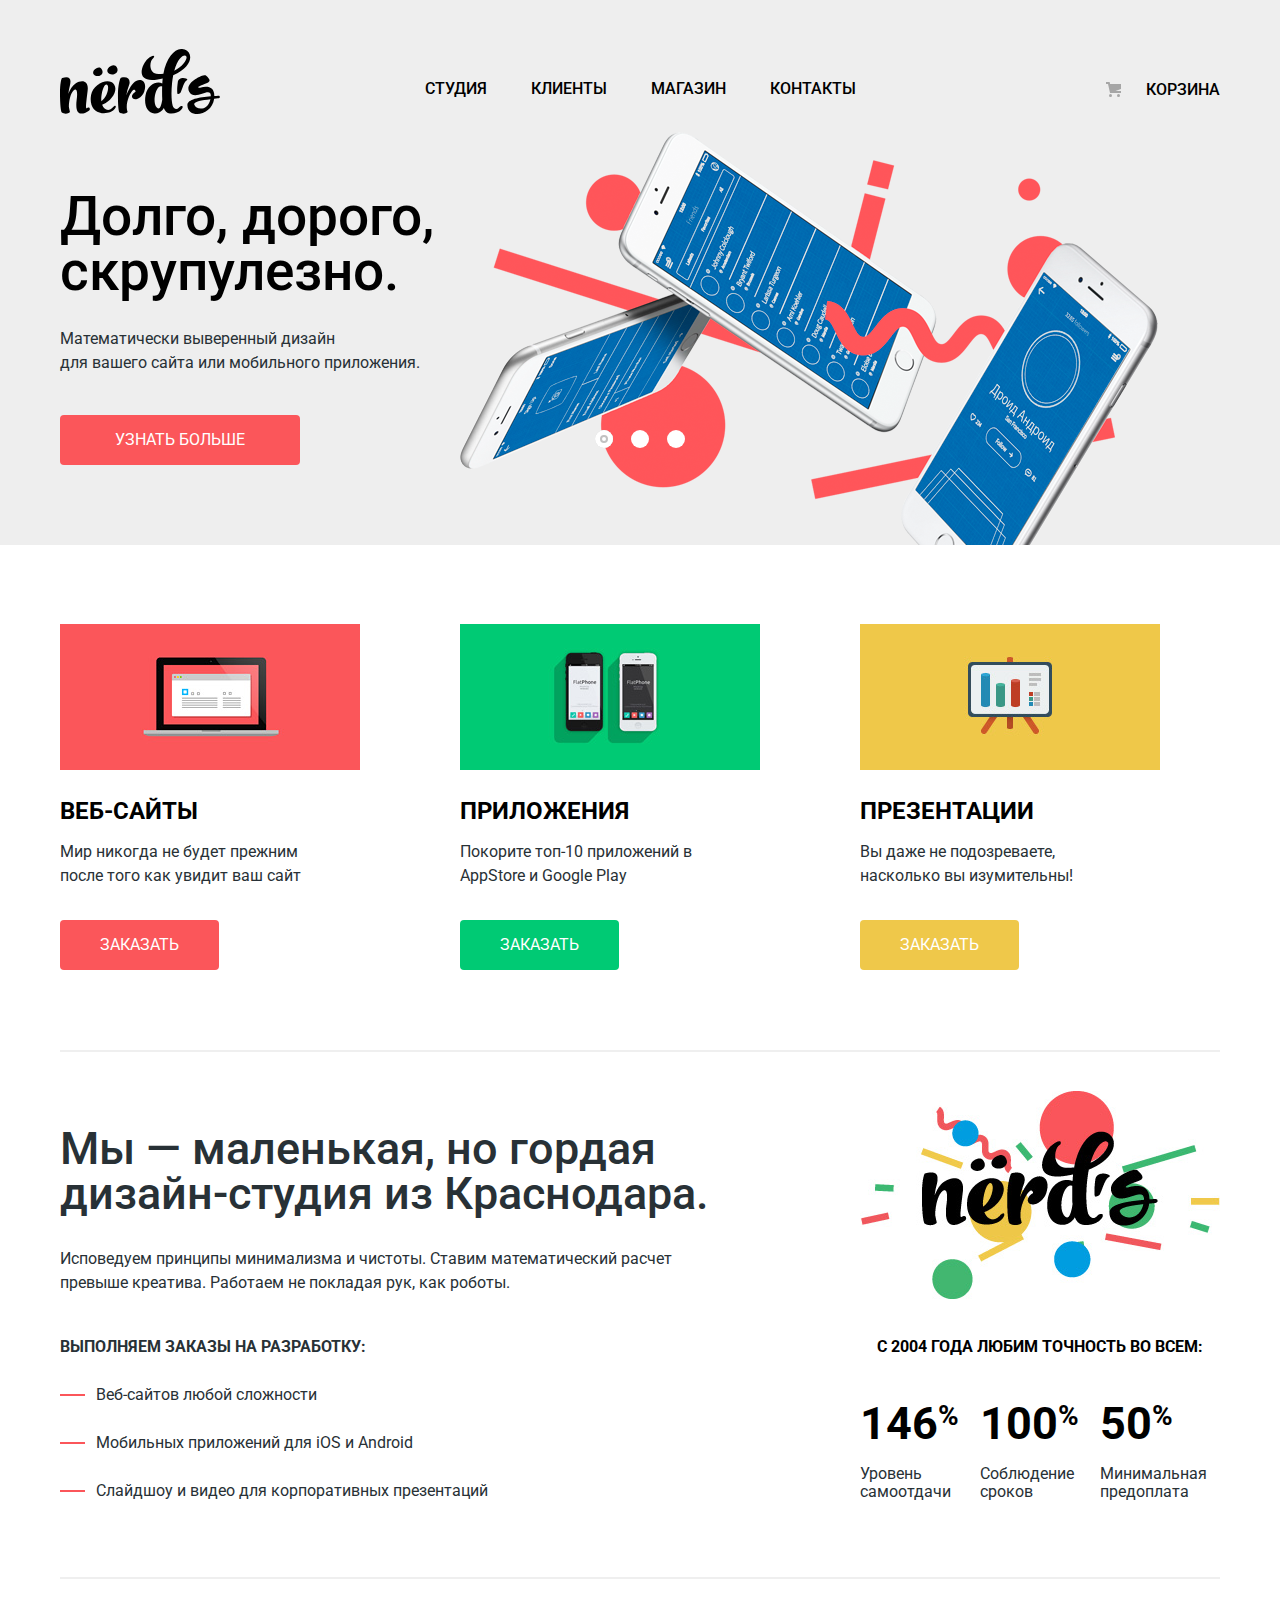
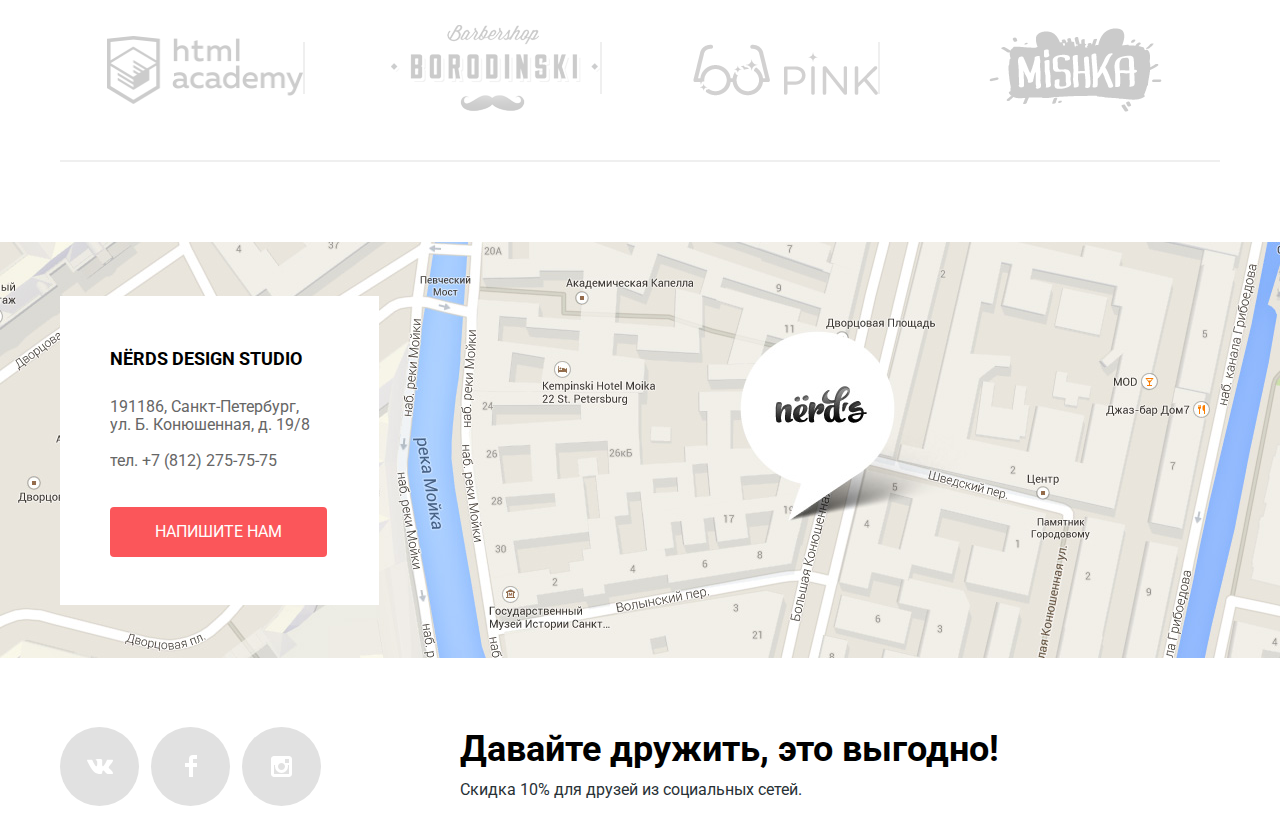
==== commit ee5183fa: "Fix map" ====
--- a/index.html
+++ b/index.html
@@ -3,12 +3,12 @@
   <head>
     <meta charset="utf-8" />
     <title>HTML Academy: Нёрдс</title>
-    <link rel="stylesheet" href="css/normalize.css" />
-    <link rel="stylesheet" href="css/style.css" />
     <link
       href="https://fonts.googleapis.com/css?family=Roboto:400,500,700&display=swap&subset=cyrillic"
       rel="stylesheet"
     />
+    <link rel="stylesheet" href="css/normalize.css" />
+    <link rel="stylesheet" href="css/style.css" />
   </head>
 
   <body>
@@ -34,70 +34,76 @@
       </div>
     </header>
 
-    <section class="slider">
-      <input
-        class="visually-hidden"
-        type="radio"
-        id="product-1"
-        name="toggle"
-        checked
-      />
-      <input
-        class="visually-hidden"
-        type="radio"
-        id="product-2"
-        name="toggle"
-      />
-      <input
-        class="visually-hidden"
-        type="radio"
-        id="product-3"
-        name="toggle"
-      />
-      <div class="slider-wrapper">
-        <div class="slider-controls-wrapper">
-          <div class="slider-controls">
-            <label for="product-1"><p class="visually-hidden">Первый</p></label>
-            <label for="product-2"><p class="visually-hidden">Второй</p></label>
-            <label for="product-3"><p class="visually-hidden">Третий</p></label>
+    <main>
+      <section class="slider">
+        <input
+          class="visually-hidden"
+          type="radio"
+          id="product-1"
+          name="toggle"
+          checked
+        />
+        <input
+          class="visually-hidden"
+          type="radio"
+          id="product-2"
+          name="toggle"
+        />
+        <input
+          class="visually-hidden"
+          type="radio"
+          id="product-3"
+          name="toggle"
+        />
+        <div class="slider-wrapper">
+          <div class="slider-controls-wrapper">
+            <div class="slider-controls">
+              <label for="product-1"
+                ><p class="visually-hidden">Первый</p></label
+              >
+              <label for="product-2"
+                ><p class="visually-hidden">Второй</p></label
+              >
+              <label for="product-3"
+                ><p class="visually-hidden">Третий</p></label
+              >
+            </div>
+          </div>
+          <div class="container">
+            <ul class="list slider-list">
+              <li class="slider-item slide" id="slide1">
+                <h3 class="slider-title">
+                  Долго, дорого, скрупулезно.
+                </h3>
+                <p class="slider-text">
+                  Математически выверенный дизайн<br />для вашего сайта или
+                  мобильного приложения.
+                </p>
+                <a class="button button-slider" href="#">Узнать больше</a>
+              </li>
+              <li class="slider-item slide" id="slide2">
+                <h3 class="slider-title">
+                  Любим математику<br />как никто другой
+                </h3>
+                <p class="slider-text">
+                  Никакого креатива, только математические формулы<br />для
+                  расчета идеальных пропорций.
+                </p>
+                <a class="button button-slider" href="#">Узнать больше</a>
+              </li>
+              <li class="slider-item slide" id="slide3">
+                <h3 class="slider-title">Только ночь,<br />только хардкор</h3>
+                <p class="slider-text">
+                  Работать днем, как все? Мы против этого.<br />Ближе к полуночи
+                  работа только начинается.
+                </p>
+                <a class="button button-slider" href="#">Узнать больше</a>
+              </li>
+            </ul>
           </div>
         </div>
-        <div class="container">
-          <ul class="list slider-list">
-            <li class="slider-item slide" id="slide1">
-              <h3 class="slider-title">
-                Долго, дорого, скрупулезно.
-              </h3>
-              <p class="slider-text">
-                Математически выверенный дизайн<br />для вашего сайта или
-                мобильного приложения.
-              </p>
-              <a class="button button-slider" href="#">Узнать больше</a>
-            </li>
-            <li class="slider-item slide" id="slide2">
-              <h3 class="slider-title">
-                Любим математику<br />как никто другой
-              </h3>
-              <p class="slider-text">
-                Никакого креатива, только математические формулы<br />для
-                расчета идеальных пропорций.
-              </p>
-              <a class="button button-slider" href="#">Узнать больше</a>
-            </li>
-            <li class="slider-item slide" id="slide3">
-              <h3 class="slider-title">Только ночь,<br />только хардкор</h3>
-              <p class="slider-text">
-                Работать днем, как все? Мы против этого.<br />Ближе к полуночи
-                работа только начинается.
-              </p>
-              <a class="button button-slider" href="#">Узнать больше</a>
-            </li>
-          </ul>
-        </div>
-      </div>
-    </section>
-
-    <main>
+      </section>
+
       <div class="container">
         <section class="products">
           <h1 class="visually-hidden">Дизайн-студия «Nëerd's»</h1>
@@ -234,20 +240,14 @@
           <div class="contacts-wrap">
             <h2 class="visually-hidden">Контакты студии</h2>
             <p class="contacts-title">Nёrds design studio</p>
-            <p>191186, Санкт-Петербург, ул.&nbsp;Б. Конюшенная, д. 19/8</p>
-            <p>тел. <a href="tel:+78122757575">+7 (812) 275-75-75</a></p>
+            <div class="contacts-address">
+              <p>191186, Санкт-Петербург, ул.&nbsp;Б. Конюшенная, д. 19/8</p>
+              <p>тел. <a href="tel:+78122757575">+7 (812) 275-75-75</a></p>
+            </div>
             <button class="button button-contacts" type="button">
               Напишите нам
             </button>
           </div>
-        </div>
-        <div class="contacts-map">
-          <img
-            src="img/map.jpg"
-            width="1440"
-            height="416"
-            alt="Адрес студии 191186, Санкт-Петербург, ул. Б. Конюшенная, д. 19/8"
-          />
         </div>
       </section>
     </main>
--- a/css/style.css
+++ b/css/style.css
@@ -19,6 +19,8 @@
   font-weight: 400;
   color: #283136;
 
+  min-width: 1200px;
+
   background-color: #ffffff;
 }
 
@@ -92,7 +94,11 @@
 .button-filter {
   color: #000000;
   font-weight: 500;
+  margin-top: 4px;
+  margin-left: 0;
+  width: 260px;
   background-color: #eeeeee;
+  cursor: pointer;
 }
 
 .button-filter:focus,
@@ -138,6 +144,14 @@
   display: block;
 }
 
+.main-header-logo img:hover {
+  opacity: 0.8;
+}
+
+.main-header-logo img:active {
+  opacity: 0.3;
+}
+
 .main-navigation a {
   line-height: 30px;
   text-transform: uppercase;
@@ -159,9 +173,14 @@
 }
 
 .site-navigation li {
-  margin-top: 16px;
+  margin-top: 21px;
   margin-right: 22px;
   margin-left: 22px;
+  padding-bottom: 6px;
+}
+
+.site-navigation-current {
+  box-shadow: 0 -2px 0 #fb565a inset;
 }
 
 .user-navigation {
@@ -326,7 +345,7 @@
 }
 
 .benefits-text-column {
-  width: 650px;
+  width: 654px;
 }
 
 .benefits-lead {
@@ -481,28 +500,12 @@
   opacity: 1;
 }
 
-.contacts {
-  line-height: 18px;
-  color: #666666;
-}
-
-.contacts-title {
-  color: #000000;
-  font-weight: 700;
-  text-transform: uppercase;
-}
-
-.catalog-wrap {
-  display: flex;
-  justify-content: space-between;
-}
-
 .main-title {
   margin-top: 0;
-  padding-bottom: 116px;
+  padding-top: 58px;
+  padding-bottom: 110px;
   font-size: 55px;
-  padding-top: 30px;
-  line-height: 75px;
+  line-height: 55px;
   color: #000000;
   font-weight: 500;
   text-align: center;
@@ -510,15 +513,6 @@
 }
 .filters {
   width: 260px;
-}
-
-.filters fieldset {
-  border: none;
-}
-
-.filters ul {
-  line-height: 38px;
-  color: #283136;
 }
 
 .filters legend {
@@ -528,25 +522,357 @@
   text-transform: uppercase;
 }
 
+.filter-item {
+  margin-top: 18px;
+  width: 260px;
+}
+
+.range-filter {
+  margin-top: 44px;
+  margin-bottom: 45px;
+}
+
+.range-controls {
+  position: relative;
+
+  height: 41px;
+  margin-bottom: 15px;
+  padding-top: 39px;
+  padding-right: 20px;
+  padding-left: 20px;
+
+  background-color: #f1f1f1;
+  border-radius: 5px;
+}
+
+.range-controls .scale {
+  height: 2px;
+  background-color: #d7dcde;
+}
+
+.range-controls .bar {
+  width: 70%;
+  height: 2px;
+
+  background-color: #00ca74;
+}
+
+.range-controls .toggle {
+  position: absolute;
+  top: 30px;
+  left: 0;
+
+  width: 4px;
+  height: 4px;
+  padding: 0;
+
+  border: 8px solid #ffffff;
+  background-color: #ababab;
+  box-shadow: 0 2px 1px 0 #cfcfcf;
+  border-radius: 50%;
+  cursor: pointer;
+}
+
+.range-controls .toggle-min {
+  left: 18px;
+}
+
+.range-controls .toggle-max {
+  left: 160px;
+}
+
+.price-controls {
+  font-size: 0;
+}
+
+.price-controls label {
+  display: inline-block;
+  width: 50%;
+
+  font-size: 16px;
+  text-transform: uppercase;
+}
+
+.price-controls input {
+  width: 60px;
+  padding: 8px 10px;
+  margin-left: 10px;
+
+  font-size: 16px;
+  text-align: center;
+  color: #283136;
+
+  border: none;
+  border-radius: 5px;
+  background-color: #f1f1f1;
+}
+
+.max-price {
+  text-align: right;
+}
+
+.filters fieldset {
+  border: none;
+  padding-left: 0;
+  margin-left: 0;
+}
+
+.filters ul {
+  margin-top: 3px;
+  margin-bottom: 27px;
+  line-height: 36px;
+  color: #283136;
+}
+
+.filter-option {
+  margin-bottom: 4px;
+  padding-left: 36px;
+}
+
+.filter-option label {
+  position: relative;
+
+  display: block;
+
+  cursor: pointer;
+  user-select: none;
+}
+
+.filter-option:hover label {
+  color: black;
+}
+
+.filter-input-radio + label:before {
+  content: "";
+
+  position: absolute;
+  left: -35px;
+  top: 6px;
+
+  width: 17px;
+  height: 17px;
+
+  border: 4px solid#4d4d4d;
+  border-radius: 50%;
+
+  opacity: 0.4;
+}
+
+.filter-input:disabled + label {
+  opacity: 0.1;
+}
+
+.filter-input-radio:checked + label::after {
+  content: "";
+
+  position: absolute;
+  left: -27px;
+  top: 14px;
+
+  width: 9px;
+  height: 9px;
+
+  background-color: #4d4d4d;
+  border-radius: 50%;
+
+  opacity: 0.4;
+}
+
+.filter-input-checkbox + label:before {
+  content: "";
+
+  position: absolute;
+  left: -35px;
+  top: 6px;
+
+  width: 19px;
+  height: 19px;
+
+  border: 2px solid#4d4d4d;
+  border-radius: 2px;
+
+  opacity: 0.4;
+}
+
+.filter-input-checkbox:checked + label::after {
+  content: "";
+
+  position: absolute;
+  left: -29px;
+  top: 8px;
+
+  width: 16px;
+  height: 7px;
+
+  border-left: 4px solid #b8b8b8;
+  border-bottom: 4px solid #b8b8b8;
+
+  transform: rotate(-45deg);
+  box-shadow: 0 2px 0 #ffffff, inset 0 -2px 0#ffffff;
+}
+
+.filter-input-checkbox:not(:disabled):hover + label::before,
+.filter-input-checkbox:not(:disabled):focus + label::before,
+.filter-input-radio:not(:disabled):hover + label::before,
+.filter-input-radio:not(:disabled):focus + label::before,
+.filter-input-radio:not(:disabled):hover + label::after,
+.filter-input-radio:not(:disabled):focus + label::after {
+  opacity: 1;
+}
+
+.filter-input-checkbox:not(:disabled):hover + label::after,
+.filter-input-checkbox:not(:disabled):focus + label::after {
+  border-left: 4px solid #4d4d4d;
+  border-bottom: 4px solid #4d4d4d;
+}
+
 .filter-input:not(:disabled):hover + label,
 .filter-input:not(:disabled):focus + label {
   color: #283136;
 }
 
 .filter-input:disabled + label {
-  color: rgba(40, 49, 54, 0.3);
+  opacity: 0.3;
+}
+
+.sort-wrap {
+  display: flex;
+  justify-content: space-between;
+  text-transform: uppercase;
+  vertical-align: middle;
+  margin-top: 20px;
+  margin-bottom: 10px;
+}
+
+.sort-title {
+  display: block;
+  margin-top: 0;
+  font-size: 18px;
+  line-height: 20px;
+  font-weight: 700;
+}
+
+.sort-list {
+  display: flex;
+  margin-top: 0;
+  padding-top: 0;
+}
+
+.sort-list a {
+  margin-top: 0;
+  padding-top: 0;
+  line-height: 0;
+  color: #000000;
+  opacity: 0.3;
+  margin-right: 26px;
+  font-size: 14px;
+}
+
+.sort-list a:hover,
+.sort-list a:focus {
+  opacity: 0.6;
+}
+
+.sort-list a:active,
+.sort-item .current-sort {
+  opacity: 1;
+}
+
+.button-reset {
+  border: none;
+  display: block;
+  color: #a6a6a6;
+  cursor: pointer;
+  opacity: 0.2;
+  font-size: 14px;
+  margin-top: 4px;
+}
+
+.button-sort-up {
+  margin-right: 0;
+  padding-right: 0;
+}
+
+.button-sort-down {
+  margin-left: 12px;
+}
+
+.button-sort-up:hover,
+.button-sort-up:focus,
+.button-sort-down:hover,
+.button-sort-down:focus {
+  opacity: 1;
+}
+
+.button-sort-up:active,
+.button-sort-down:active,
+.current-sort-button {
+  color: #010101;
+  opacity: 1;
+}
+
+.catalog-wrap {
+  display: flex;
+  justify-content: space-between;
 }
 
 .catalog-list {
   display: flex;
   flex-wrap: wrap;
-  width: 790px;
+  width: 760px;
 }
 
 .catalog-item {
+  display: relative;
   width: 360px;
+  margin-top: 30px;
   margin-right: 40px;
-  margin-bottom: 33px;
+  margin-bottom: 0;
+}
+
+.site-mockup {
+  position: relative;
+  width: 360px;
+  height: 616px;
+  border-radius: 5px 5px 0 0;
+  background-color: #eeeeee;
+}
+
+.site-mockup-btns {
+  position: absolute;
+  top: 13px;
+  left: 16px;
+  width: 14px;
+  height: 14px;
+  border-radius: 50%;
+  background-color: #ffffff;
+}
+
+.site-mockup-btns::before {
+  content: "";
+  position: absolute;
+
+  left: 25px;
+  width: 14px;
+  height: 14px;
+  border-radius: 50%;
+  background-color: #ffffff;
+}
+
+.site-mockup-btns::after {
+  content: "";
+  position: absolute;
+
+  left: 50px;
+  width: 14px;
+  height: 14px;
+  border-radius: 50%;
+  background-color: #ffffff;
+}
+
+.site-mockup img {
+  position: absolute;
+  top: 40px;
 }
 
 .catalog-item:nth-child(2n) {
@@ -554,11 +880,32 @@
 }
 
 .catalog-item-container {
+  position: absolute;
+  display: none;
+  box-sizing: border-box;
   background-color: #eeeeee;
+  text-align: center;
+  width: 360px;
+  height: 231px;
+  bottom: 0;
+  padding-left: 50px;
+  padding-right: 50px;
+}
+
+.catalog-item:hover .catalog-item-container {
+  display: block;
+}
+
+.catalog-item:hover .site-mockup {
+  background-color: #4d4d4d;
+  box-shadow: 0px 6px 15px 0 rgba(0, 1, 1, 0.25);
 }
 
 .catalog-item-title {
   color: #000000;
+  font-size: 18px;
+  margin-top: 28px;
+  margin-bottom: 10px;
   font-weight: 700;
   text-transform: uppercase;
 }
@@ -575,47 +922,104 @@
 .catalog-item-text {
   color: #666666;
   line-height: 18px;
+  margin-top: 18px;
+}
+
+.button-item {
+  width: 200px;
+  margin-top: 14px;
+}
+
+.pagination-list {
+  display: flex;
+  flex-wrap: wrap;
+  margin-top: 60px;
+  margin-bottom: 14px;
+}
+
+.pagination-item {
+  margin-right: 11px;
+}
+
+.pagination-item a {
+  display: block;
+  padding: 12px 21px;
+  text-transform: uppercase;
+  font-weight: 500;
+  color: #000000;
+  background-color: #eeeeee;
+  border-radius: 4px;
+  cursor: pointer;
+}
+
+.pagination-item-current a {
+  background-color: #ffffff;
+  padding: 9px 18px;
+  border: 3px solid #dbdbdb;
+}
+
+.pagination-item:not(.pagination-item-current):focus a,
+.pagination-item:not(.pagination-item-current):hover a {
+  color: #000000;
+  background-color: #dfdfdf;
+}
+.pagination-item:not(.pagination-item-current):active a {
+  color: rgba(0, 0, 0, 0.3);
+  background-color: #d5d5d5;
+  box-shadow: inset 0px 3px 0 0 rgba(0, 1, 1, 0.1);
+}
+
+.pagination-item-next a {
+  padding-left: 78px;
+  padding-right: 78px;
 }
 
 .contacts {
+  padding-top: 40px;
   margin-top: 16px;
+  line-height: 18px;
+  color: #666666;
   position: relative;
+  height: 416px;
+
+  background-image: url("../img/map.jpg");
+  background-position: center;
+  background-repeat: no-repeat;
 }
 
 .contacts-wrap {
   position: relative;
   box-sizing: border-box;
   width: 319px;
-  height: 308px;
+  max-height: 344px;
+
   background-color: #ffffff;
-  top: 74px;
+  top: 34px;
   left: 0;
   z-index: 1;
 
+  padding-top: 31px;
   padding-left: 50px;
-  padding-top: 36px;
+  padding-bottom: 48px;
   padding-right: 49px;
 }
 
-.contacts-wrap::after {
-  content: "";
-  position: absolute;
-
-  top: 35px;
-  left: 680px;
-
-  width: 231px;
-  height: 190px;
-
-  background-image: url("../img/map-marker.png");
-  background-repeat: no-repeat;
-  background-position: 0 0;
-}
-
 .contacts-title {
+  color: #000000;
   font-size: 18px;
   font-weight: 700;
-  margin-bottom: 29px;
+  margin-bottom: 9px;
+  line-height: 28px;
+  text-transform: uppercase;
+
+  overflow: hidden;
+  max-height: 56px;
+}
+
+.contacts-address {
+  margin-top: 0;
+  overflow: hidden;
+  max-height: 108px;
 }
 
 .contacts a {
@@ -624,21 +1028,14 @@
 }
 
 .button-contacts {
-  margin-top: 20px;
+  margin-top: 19px;
   padding-left: 45px;
   padding-right: 45px;
 }
 
-.contacts-map {
-  margin-top: 20px;
-  position: absolute;
-  top: 0;
-  left: 0;
-}
-
 .main-footer-wrap {
   display: flex;
-  margin-top: 185px;
+  margin-top: 37px;
   align-items: center;
   padding-bottom: 20px;
 }
@@ -741,6 +1138,7 @@
 
 .modal {
   display: block;
+  display: none;
   position: absolute;
   box-sizing: border-box;
 
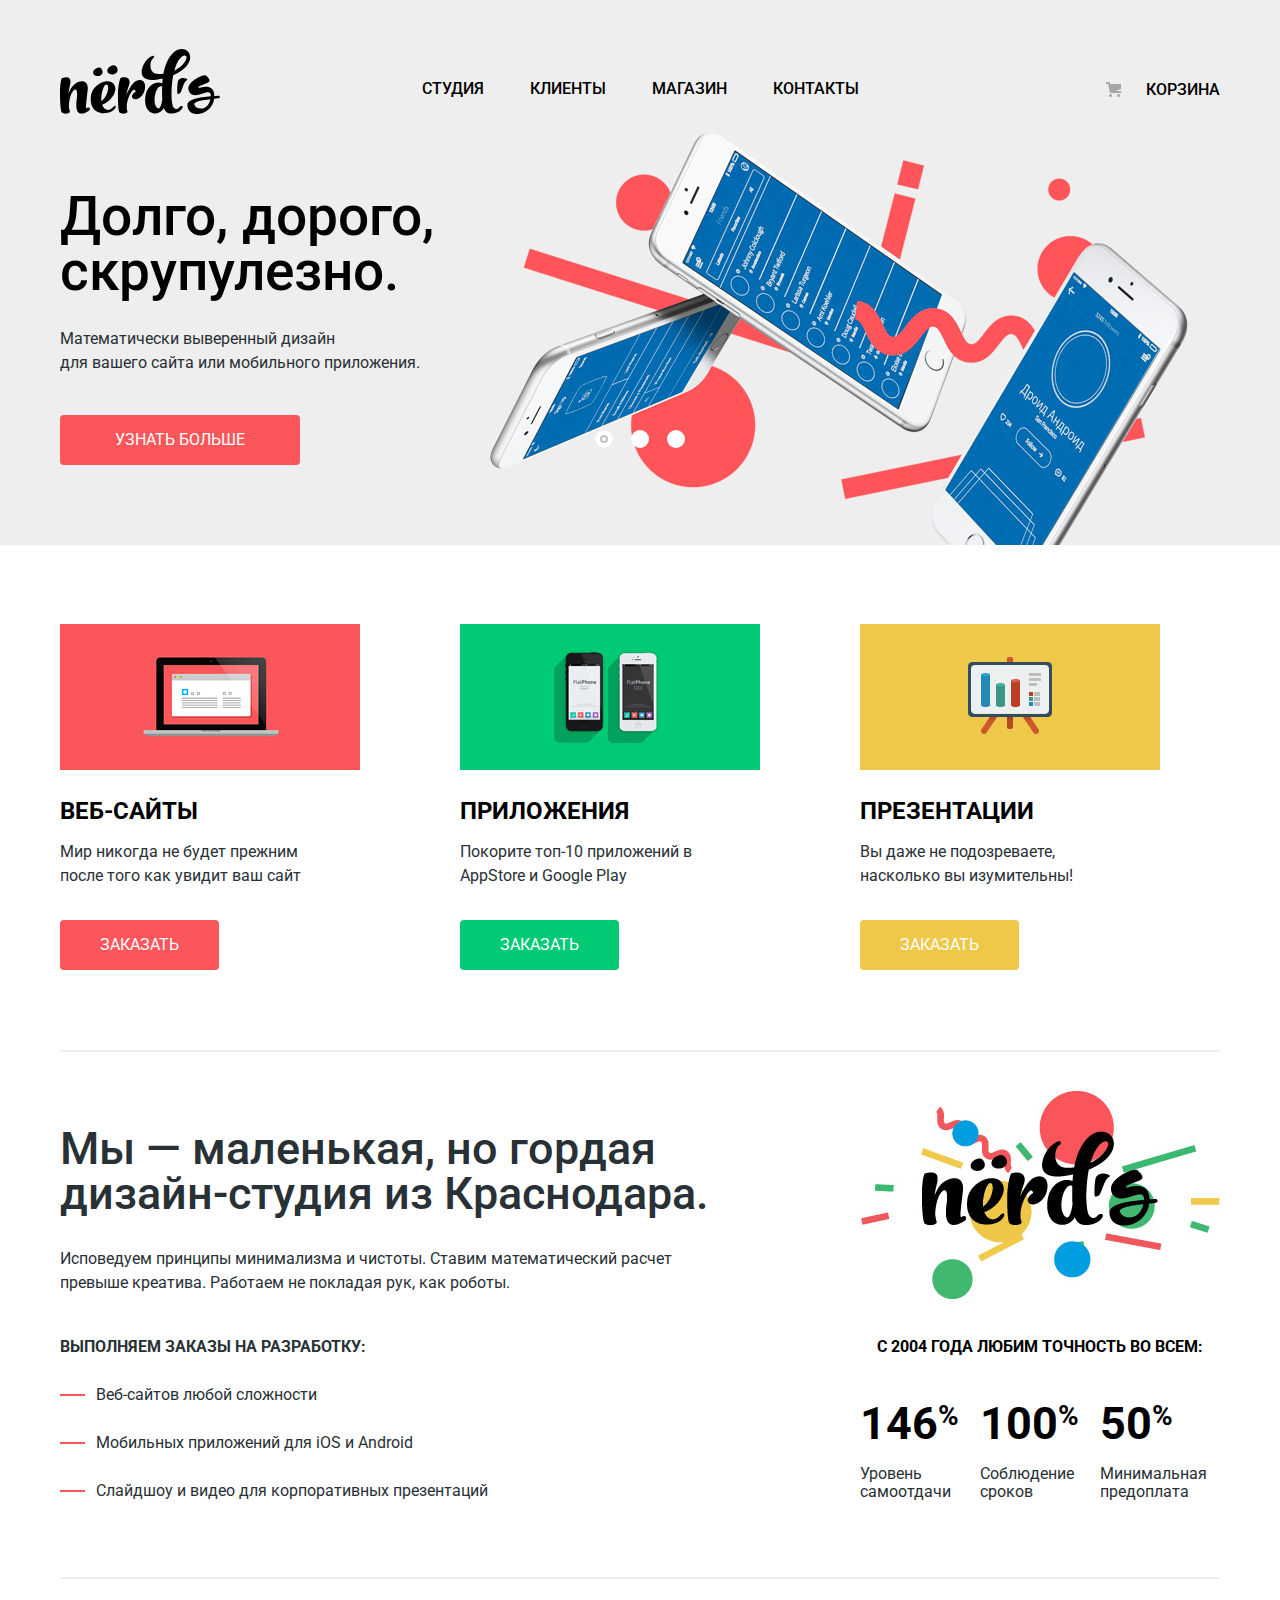
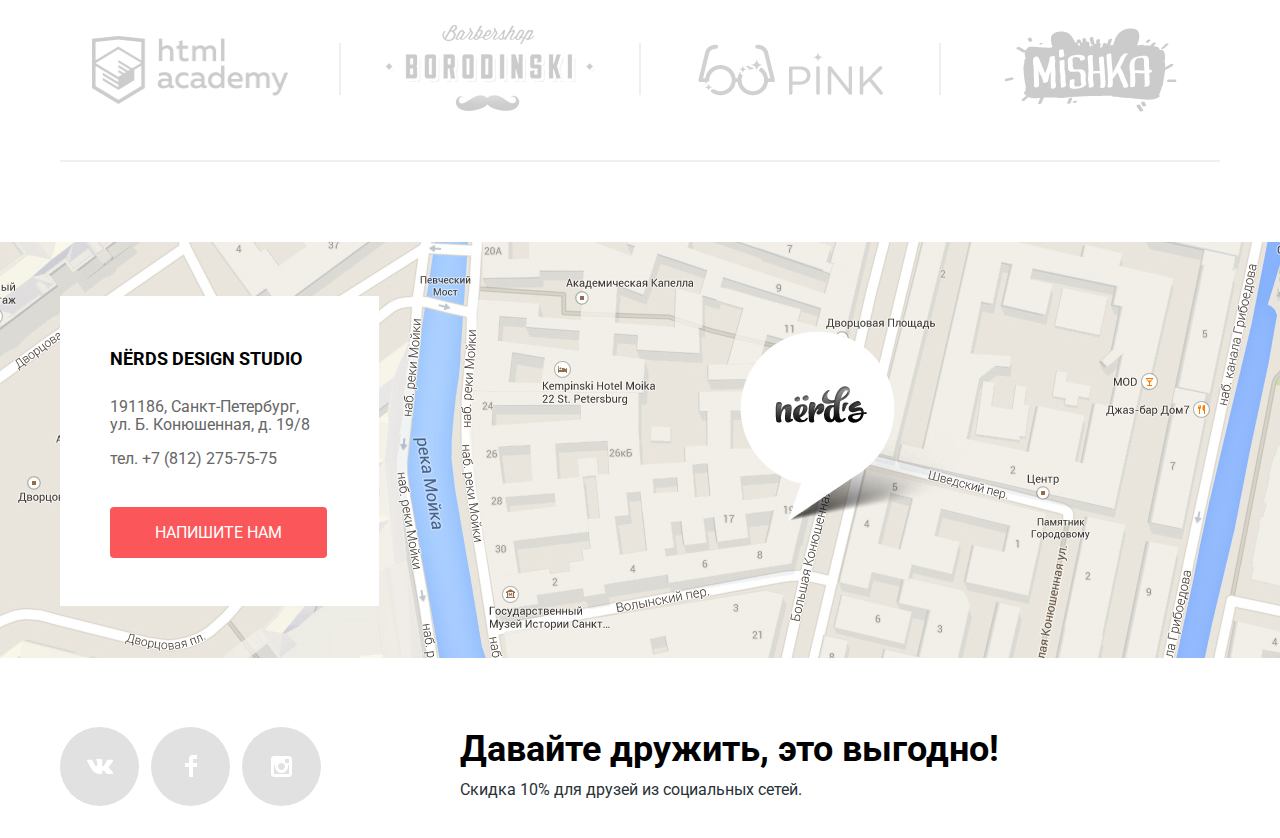
==== commit afd4b86c: "Make modal, fix slider, fix pagination, fix map, fix partners" ====
--- a/index.html
+++ b/index.html
@@ -110,6 +110,7 @@
           <ul class="list products-list">
             <li class="products-item">
               <img
+                class="products-item-img"
                 src="img/advantage-picture-red.png"
                 width="300"
                 height="146"
@@ -122,6 +123,7 @@
             </li>
             <li class="products-item">
               <img
+                class="products-item-img"
                 src="img/advantage-picture-green.png"
                 width="300"
                 height="146"
@@ -134,6 +136,7 @@
             </li>
             <li class="products-item">
               <img
+                class="products-item-img"
                 src="img/advantage-picture-yellow.png"
                 width="300"
                 height="146"
@@ -190,48 +193,50 @@
             </dl>
           </div>
           <h3 class="visually-hidden">Наши партнеры</h3>
-          <ul class="list partners-wrap">
-            <li>
-              <a href="https://htmlacademy.ru/intensive/htmlcss">
-                <img
-                  src="img/htmlacdemy-logo.png"
-                  width="196"
-                  height="68"
-                  alt="Сайт HTML Academy"
-                />
-              </a>
-            </li>
-            <li>
-              <a href="#">
-                <img
-                  src="img/borodinsli-logo.png"
-                  width="209"
-                  height="90"
-                  alt="Сайт барбершопа"
-                />
-              </a>
-            </li>
-            <li>
-              <a href="#">
-                <img
-                  src="img/pink-logo.png"
-                  width="185"
-                  height="52"
-                  alt="Сайт пинк"
-                />
-              </a>
-            </li>
-            <li>
-              <a href="#">
-                <img
-                  src="img/mishka-logo.png"
-                  width="173"
-                  height="84"
-                  alt="Сайт Мишки"
-                />
-              </a>
-            </li>
-          </ul>
+          <div class="partners-wrap">
+            <ul class="list partners-list">
+              <li class="partners-item">
+                <a href="https://htmlacademy.ru/intensive/htmlcss">
+                  <img
+                    src="img/htmlacdemy-logo.png"
+                    width="196"
+                    height="68"
+                    alt="Сайт HTML Academy"
+                  />
+                </a>
+              </li>
+              <li class="partners-item">
+                <a href="#">
+                  <img
+                    src="img/borodinsli-logo.png"
+                    width="209"
+                    height="90"
+                    alt="Сайт барбершопа"
+                  />
+                </a>
+              </li>
+              <li class="partners-item">
+                <a href="#">
+                  <img
+                    src="img/pink-logo.png"
+                    width="185"
+                    height="52"
+                    alt="Сайт пинк"
+                  />
+                </a>
+              </li>
+              <li class="partners-item">
+                <a href="#">
+                  <img
+                    src="img/mishka-logo.png"
+                    width="173"
+                    height="84"
+                    alt="Сайт Мишки"
+                  />
+                </a>
+              </li>
+            </ul>
+          </div>
         </section>
       </div>
 
@@ -240,13 +245,13 @@
           <div class="contacts-wrap">
             <h2 class="visually-hidden">Контакты студии</h2>
             <p class="contacts-title">Nёrds design studio</p>
-            <div class="contacts-address">
+            <address class="contacts-address">
               <p>191186, Санкт-Петербург, ул.&nbsp;Б. Конюшенная, д. 19/8</p>
               <p>тел. <a href="tel:+78122757575">+7 (812) 275-75-75</a></p>
-            </div>
-            <button class="button button-contacts" type="button">
+            </address>
+            <a class="button button-contacts" href="contac-us.html">
               Напишите нам
-            </button>
+            </a>
           </div>
         </div>
       </section>
@@ -256,7 +261,7 @@
       <div class="main-footer-wrap container">
         <ul class="list footer-social">
           <li>
-            <a class="social-button social-button-vk"
+            <a href="#" class="social-button social-button-vk"
               ><span class="visually-hidden">Вконтакте</span>
               <svg
                 xmlns="http://www.w3.org/2000/svg"
@@ -272,7 +277,7 @@
             </a>
           </li>
           <li>
-            <a class="social-button social-button-fb"
+            <a href="#" class="social-button social-button-fb"
               ><span class="visually-hidden">Фейсбук</span>
               <svg
                 xmlns="http://www.w3.org/2000/svg"
@@ -288,7 +293,7 @@
             </a>
           </li>
           <li>
-            <a class="social-button social-button-instagram"
+            <a href="#" class="social-button social-button-instagram"
               ><span class="visually-hidden">Инстаграм</span>
               <svg
                 xmlns="http://www.w3.org/2000/svg"
@@ -358,5 +363,30 @@
         </button>
       </div>
     </section>
+    <script>
+      var link = document.querySelector(".button-contacts");
+
+      var popup = document.querySelector(".modal");
+      var close = popup.querySelector(".modal-close");
+
+      link.addEventListener("click", function(evt) {
+        evt.preventDefault();
+        popup.classList.add("modal-show");
+      });
+
+      close.addEventListener("click", function(evt) {
+        evt.preventDefault();
+        popup.classList.remove("modal-show");
+      });
+
+      window.addEventListener("keydown", function(evt) {
+        if (evt.keyCode === 27) {
+          evt.preventDefault();
+          if (popup.classList.contains("modal-show")) {
+            popup.classList.remove("modal-show");
+          }
+        }
+      });
+    </script>
   </body>
 </html>
--- a/css/style.css
+++ b/css/style.css
@@ -159,8 +159,8 @@
   color: #000000;
 }
 
-.main-navigation a:hover,
-.main-navigation a:focus {
+.main-navigation a:not(.site-navigation-current-active):hover,
+.main-navigation a:not(.site-navigation-current-active):focus {
   color: #fb565a;
 }
 
@@ -174,8 +174,8 @@
 
 .site-navigation li {
   margin-top: 21px;
-  margin-right: 22px;
-  margin-left: 22px;
+  margin-right: 23px;
+  margin-left: 23px;
   padding-bottom: 6px;
 }
 
@@ -207,6 +207,8 @@
 
 .slider-wrapper {
   transition: background-image 0.1s ease;
+  max-width: 1200px;
+  margin: 0 auto;
 }
 
 .slider {
@@ -269,7 +271,7 @@
 #product-1:checked ~ .slider-wrapper {
   background-image: url("../img/slide-iphone.png");
   background-repeat: no-repeat;
-  background-position: 460px 0;
+  background-position: 450px 0;
 }
 
 #product-2:checked ~ .slider-wrapper {
@@ -305,12 +307,13 @@
 .products-list {
   display: flex;
   flex-wrap: wrap;
-  margin-top: 79px;
+  margin-top: 59px;
   margin-bottom: 80px;
 }
 
 .products-item {
   flex-basis: 300px;
+  margin-top: 20px;
   margin-right: 100px;
 }
 
@@ -337,6 +340,11 @@
   color: #283136;
 }
 
+.products-item-img {
+  width: 300px;
+  height: 146px;
+}
+
 .benefits {
   display: flex;
   justify-content: space-between;
@@ -445,6 +453,8 @@
   line-height: 18px;
 }
 
+/*
+
 .partners-wrap {
   display: flex;
   justify-content: space-around;
@@ -473,7 +483,7 @@
   vertical-align: middle;
 }
 
-/*
+
 .partners-wrap li:not(:last-child) {
   top: auto;
   bottom: auto;
@@ -481,10 +491,44 @@
   border-right: 2px solid #efefef;
 }
 */
+
+.partners-wrap {
+  width: 1160px;
+
+  margin-top: 46px;
+  margin-bottom: 44px;
+
+  padding-top: 46px;
+  padding-bottom: 38px;
+
+  border-top: 2px solid #efefef;
+  border-bottom: 2px solid #efefef;
+
+  overflow: hidden;
+}
+
+.partners-list {
+  display: flex;
+  margin: 0 -20px;
+  position: relative;
+}
+
+.partners-item {
+  box-sizing: border-box;
+  position: relative;
+  display: flex;
+  justify-content: center;
+  align-items: center;
+
+  width: 100%;
+  max-width: 300px;
+}
+
 .partners-wrap li:not(:last-child)::after {
   content: "";
   vertical-align: middle;
-  top: 63px;
+  top: 18px;
+  right: -1px;
   position: absolute;
 
   height: 52px;
@@ -652,7 +696,7 @@
   width: 17px;
   height: 17px;
 
-  border: 4px solid#4d4d4d;
+  border: 4px solid #4d4d4d;
   border-radius: 50%;
 
   opacity: 0.4;
@@ -688,7 +732,7 @@
   width: 19px;
   height: 19px;
 
-  border: 2px solid#4d4d4d;
+  border: 2px solid #4d4d4d;
   border-radius: 2px;
 
   opacity: 0.4;
@@ -758,9 +802,9 @@
   padding-top: 0;
 }
 
-.sort-list a {
-  margin-top: 0;
-  padding-top: 0;
+.sort-item {
+  display: flex;
+  margin-top: 11px;
   line-height: 0;
   color: #000000;
   opacity: 0.3;
@@ -768,46 +812,49 @@
   font-size: 14px;
 }
 
+.sort-item-btn {
+  margin-top: 11px;
+  line-height: 0;
+}
+
+.sort-item a {
+  color: #000000;
+}
+
 .sort-list a:hover,
 .sort-list a:focus {
   opacity: 0.6;
 }
 
-.sort-list a:active,
-.sort-item .current-sort {
+.sort-list a:active {
   opacity: 1;
 }
 
-.button-reset {
-  border: none;
-  display: block;
+.button-sort {
+  display: inline-block;
   color: #a6a6a6;
   cursor: pointer;
   opacity: 0.2;
   font-size: 14px;
-  margin-top: 4px;
+  margin-right: 0;
+}
+
+.button-sort-down {
+  margin-left: 20px;
+  margin-right: 7px;
 }
 
 .button-sort-up {
   margin-right: 0;
-  padding-right: 0;
-}
-
-.button-sort-down {
-  margin-left: 12px;
-}
-
-.button-sort-up:hover,
-.button-sort-up:focus,
-.button-sort-down:hover,
-.button-sort-down:focus {
+  margin-left: 7px;
+}
+
+.current-sort-item {
   opacity: 1;
 }
 
-.button-sort-up:active,
-.button-sort-down:active,
-.current-sort-button {
-  color: #010101;
+.current-sort-btn {
+  color: #000000;
   opacity: 1;
 }
 
@@ -886,7 +933,7 @@
   background-color: #eeeeee;
   text-align: center;
   width: 360px;
-  height: 231px;
+
   bottom: 0;
   padding-left: 50px;
   padding-right: 50px;
@@ -908,6 +955,9 @@
   margin-bottom: 10px;
   font-weight: 700;
   text-transform: uppercase;
+
+  max-height: 52px;
+  overflow: hidden;
 }
 
 .catalog-item-title:hover,
@@ -923,30 +973,44 @@
   color: #666666;
   line-height: 18px;
   margin-top: 18px;
+
+  max-height: 180px;
+  overflow: hidden;
 }
 
 .button-item {
   width: 200px;
   margin-top: 14px;
+  margin-bottom: 45px;
 }
 
 .pagination-list {
   display: flex;
   flex-wrap: wrap;
   margin-top: 60px;
-  margin-bottom: 14px;
+  margin-bottom: 24px;
 }
 
 .pagination-item {
+  box-sizing: border-box;
   margin-right: 11px;
+
+  text-align: center;
 }
 
 .pagination-item a {
-  display: block;
-  padding: 12px 21px;
+  display: flex;
+  box-sizing: border-box;
+
   text-transform: uppercase;
   font-weight: 500;
   color: #000000;
+  width: 50px;
+  height: 50px;
+
+  align-items: center;
+  justify-content: center;
+
   background-color: #eeeeee;
   border-radius: 4px;
   cursor: pointer;
@@ -954,7 +1018,6 @@
 
 .pagination-item-current a {
   background-color: #ffffff;
-  padding: 9px 18px;
   border: 3px solid #dbdbdb;
 }
 
@@ -969,9 +1032,13 @@
   box-shadow: inset 0px 3px 0 0 rgba(0, 1, 1, 0.1);
 }
 
-.pagination-item-next a {
-  padding-left: 78px;
-  padding-right: 78px;
+.pagination-item-btn a {
+  width: 260px;
+  height: 50px;
+}
+
+.pagination-item-btn-hidden {
+  display: none;
 }
 
 .contacts {
@@ -1018,19 +1085,28 @@
 
 .contacts-address {
   margin-top: 0;
+  font-style: normal;
   overflow: hidden;
   max-height: 108px;
 }
 
 .contacts a {
   color: #666666;
-  line-height: 22px;
+  line-height: 17px;
+  color: white;
+}
+
+.contacts-address a {
+  color: #666666;
 }
 
 .button-contacts {
-  margin-top: 19px;
+  display: inline-block;
+  color: #ffffff;
+  margin-top: 23px;
   padding-left: 45px;
   padding-right: 45px;
+  cursor: pointer;
 }
 
 .main-footer-wrap {
@@ -1136,8 +1212,25 @@
   margin: 0 auto;
 }
 
+@keyframes bounce {
+  0% {
+    transform: translateY(2000px);
+  }
+
+  70% {
+    transform: translateY(-30px);
+  }
+
+  90% {
+    transform: translateY(10px);
+  }
+
+  100% {
+    transform: translateY(0);
+  }
+}
+
 .modal {
-  display: block;
   display: none;
   position: absolute;
   box-sizing: border-box;
@@ -1153,6 +1246,13 @@
   background-color: #ffffff;
   box-shadow: 0px 20px 40px 0 rgba(0, 1, 1, 0.75);
   z-index: 2;
+  animation: bounce 0.7s;
+}
+
+.modal-show {
+  display: block;
+
+  animation: bounce 0.7s;
 }
 
 .modal h2 {
@@ -1250,6 +1350,8 @@
   opacity: 0.3;
 
   cursor: pointer;
+
+  background-color: #ffffff;
 }
 
 .modal-close:hover,
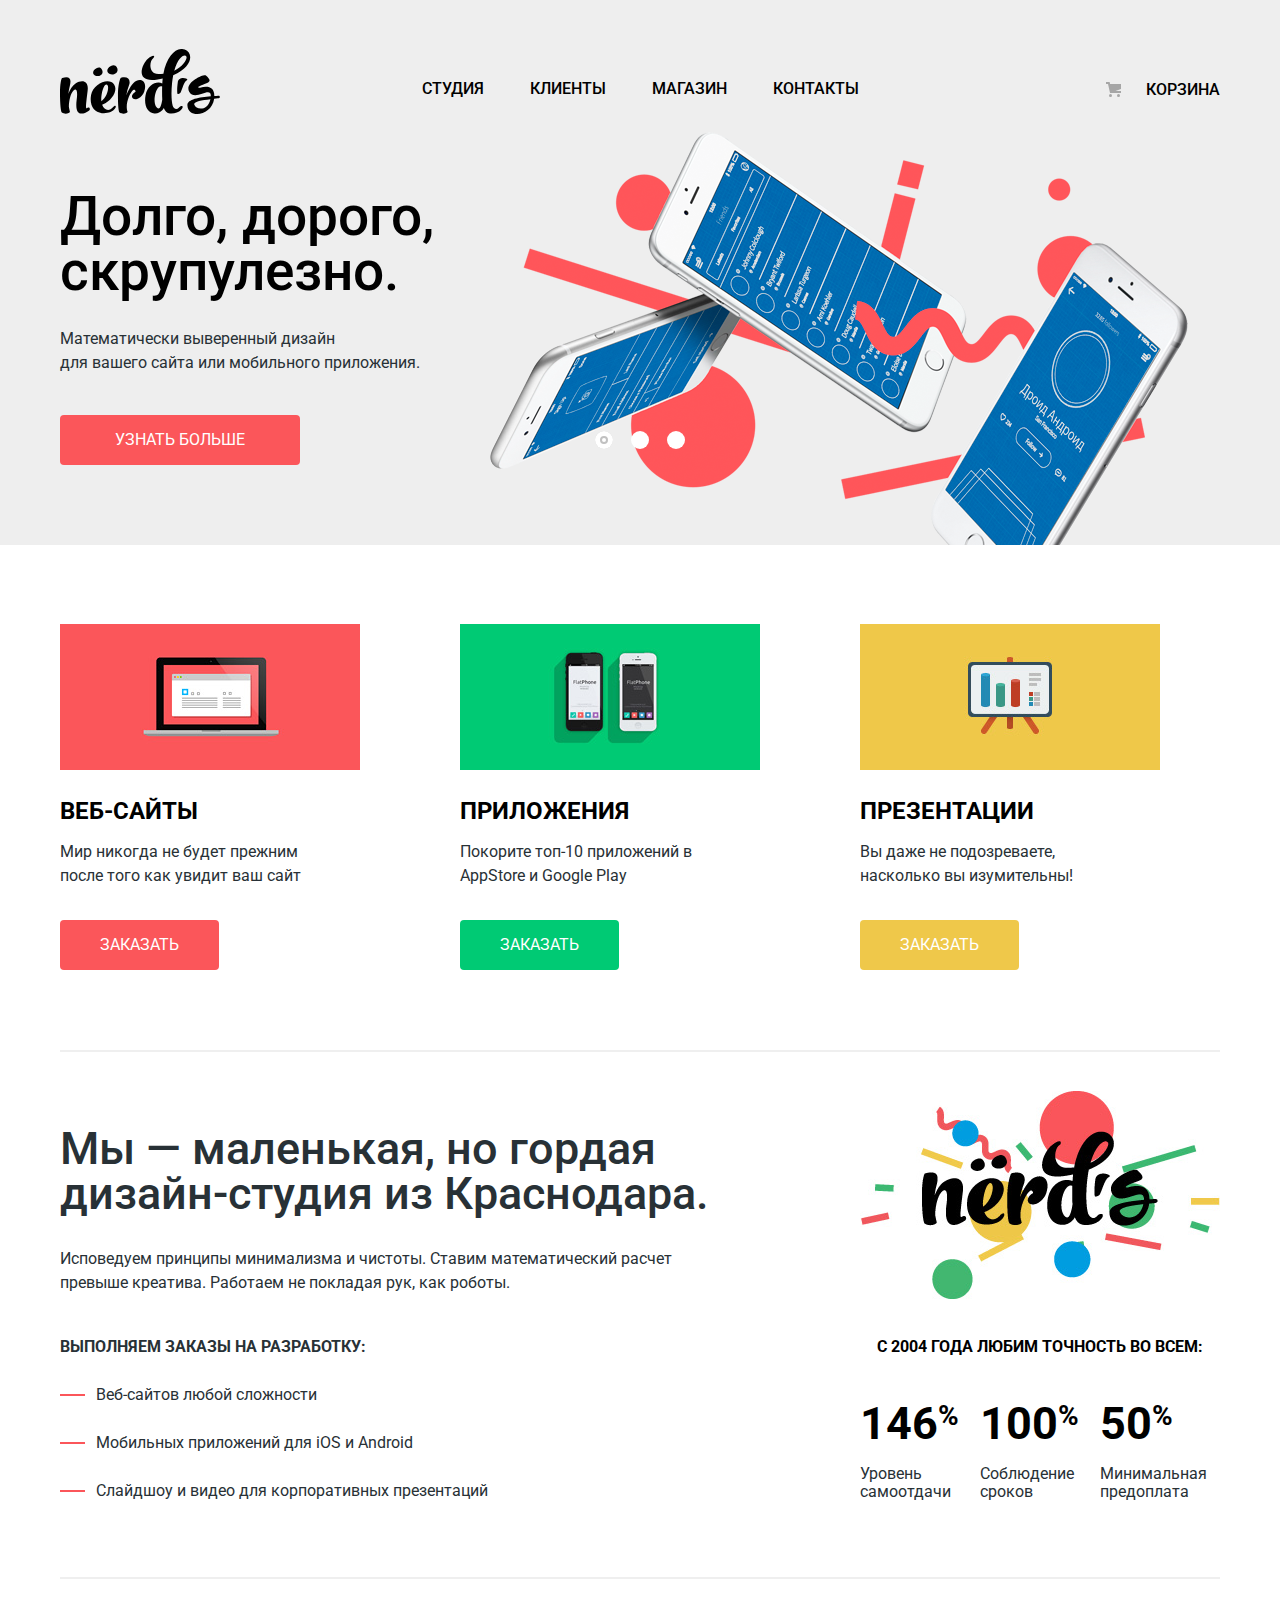
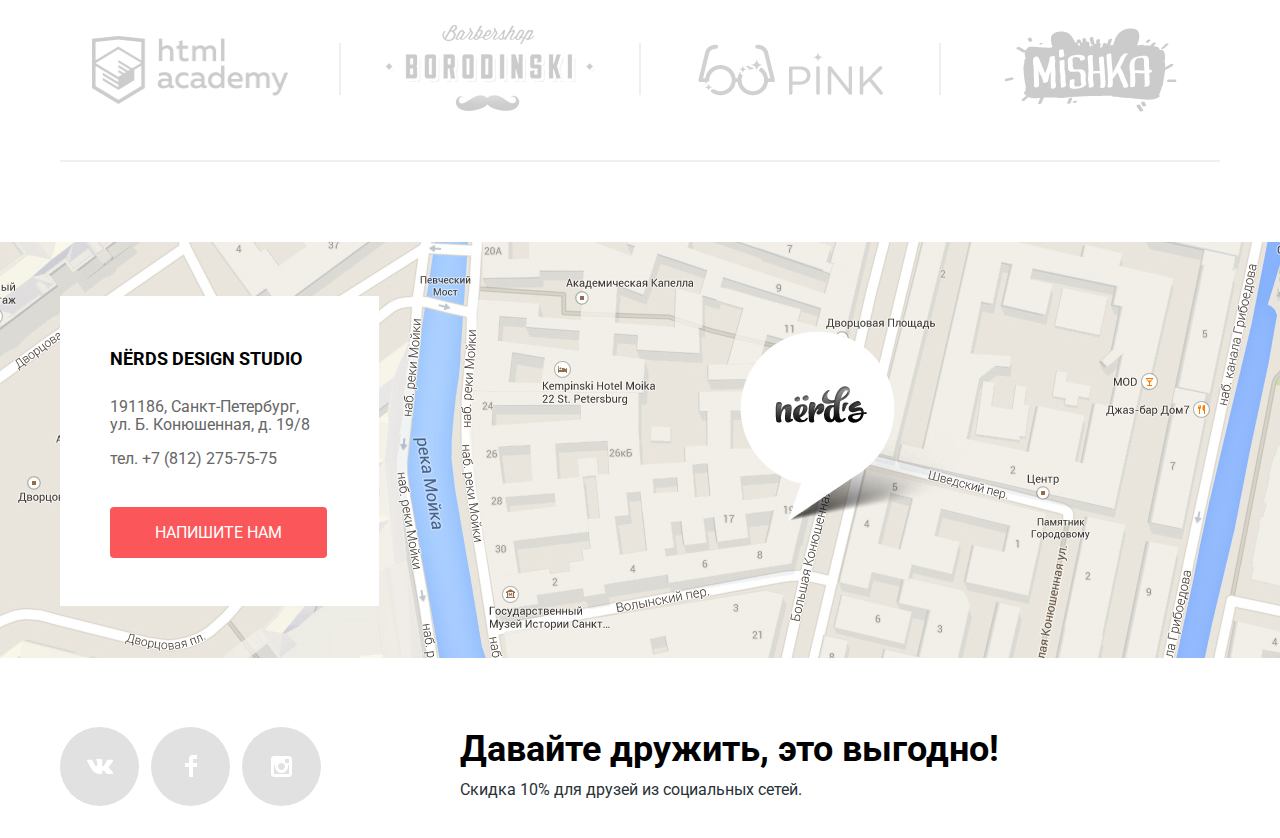
==== commit 34e564a4: "Make active link state, make min-css, min-js, fix img" ====
--- a/index.html
+++ b/index.html
@@ -8,7 +8,7 @@
       rel="stylesheet"
     />
     <link rel="stylesheet" href="css/normalize.css" />
-    <link rel="stylesheet" href="css/style.css" />
+    <link rel="stylesheet" href="css/min-style.css" />
   </head>
 
   <body>
@@ -20,7 +20,7 @@
               src="img/nerds-logo.svg"
               width="160"
               height="65"
-              alt="Логотип дизайн студии «Nëerd's"
+              alt="Главная страница"
             />
           </a>
           <ul class="list site-navigation">
@@ -37,20 +37,20 @@
     <main>
       <section class="slider">
         <input
-          class="visually-hidden"
+          class="visually-hidden slide-1"
           type="radio"
           id="product-1"
           name="toggle"
           checked
         />
         <input
-          class="visually-hidden"
+          class="visually-hidden slide-2"
           type="radio"
           id="product-2"
           name="toggle"
         />
         <input
-          class="visually-hidden"
+          class="visually-hidden slide-3"
           type="radio"
           id="product-3"
           name="toggle"
@@ -59,13 +59,13 @@
           <div class="slider-controls-wrapper">
             <div class="slider-controls">
               <label for="product-1"
-                ><p class="visually-hidden">Первый</p></label
+                ><span class="visually-hidden">Первый</span></label
               >
               <label for="product-2"
-                ><p class="visually-hidden">Второй</p></label
+                ><span class="visually-hidden">Второй</span></label
               >
               <label for="product-3"
-                ><p class="visually-hidden">Третий</p></label
+                ><span class="visually-hidden">Третий</span></label
               >
             </div>
           </div>
@@ -83,11 +83,11 @@
               </li>
               <li class="slider-item slide" id="slide2">
                 <h3 class="slider-title">
-                  Любим математику<br />как никто другой
+                  Любим математику как никто другой
                 </h3>
                 <p class="slider-text">
-                  Никакого креатива, только математические формулы<br />для
-                  расчета идеальных пропорций.
+                  Никакого креатива, только математические формулы для расчета
+                  идеальных пропорций.
                 </p>
                 <a class="button button-slider" href="#">Узнать больше</a>
               </li>
@@ -114,6 +114,7 @@
                 src="img/advantage-picture-red.png"
                 width="300"
                 height="146"
+                alt="Веб-сайты"
               />
               <h2 class="products-item-title web">Веб-сайты</h2>
               <p class="products-item-text">
@@ -127,6 +128,7 @@
                 src="img/advantage-picture-green.png"
                 width="300"
                 height="146"
+                alt="Приложения"
               />
               <h2 class="products-item-title">Приложения</h2>
               <p class="products-item-text">
@@ -140,6 +142,7 @@
                 src="img/advantage-picture-yellow.png"
                 width="300"
                 height="146"
+                alt="Презентации"
               />
               <h2 class="products-item-title">Презентации</h2>
               <p class="products-item-text">
@@ -179,16 +182,16 @@
             <p class="benefits-subject">C 2004 года любим точность во всем:</p>
             <dl class="benefits-desk">
               <div class="benefits-desk-wrap">
-                <dd>146<sup>%</sup></dd>
-                <dt>Уровень самоотдачи</dt>
+                <dt>146<sup>%</sup></dt>
+                <dd>Уровень самоотдачи</dd>
               </div>
               <div class="benefits-desk-wrap">
-                <dd>100<sup>%</sup></dd>
-                <dt>Соблюдение сроков</dt>
+                <dt>100<sup>%</sup></dt>
+                <dd>Соблюдение сроков</dd>
               </div>
               <div class="benefits-desk-wrap">
-                <dd>50<sup>%</sup></dd>
-                <dt>Минимальная предоплата</dt>
+                <dt>50<sup>%</sup></dt>
+                <dd>Минимальная предоплата</dd>
               </div>
             </dl>
           </div>
@@ -341,17 +344,18 @@
               name="email"
               placeholder="email@example.com"
               id="appointment-email"
+              required
             />
           </p>
           <p class="appointment-item appointment-item-text">
             <label for="appointment-mail-text">Текст письма:</label>
             <textarea
               class="text-form"
-              type="text"
               name="mail-text"
               placeholder="В свободной форме"
               id="appointment-mail-text"
               rows="4"
+              required
             ></textarea>
           </p>
           <button class="button button-appointment" type="submit">
@@ -363,30 +367,6 @@
         </button>
       </div>
     </section>
-    <script>
-      var link = document.querySelector(".button-contacts");
-
-      var popup = document.querySelector(".modal");
-      var close = popup.querySelector(".modal-close");
-
-      link.addEventListener("click", function(evt) {
-        evt.preventDefault();
-        popup.classList.add("modal-show");
-      });
-
-      close.addEventListener("click", function(evt) {
-        evt.preventDefault();
-        popup.classList.remove("modal-show");
-      });
-
-      window.addEventListener("keydown", function(evt) {
-        if (evt.keyCode === 27) {
-          evt.preventDefault();
-          if (popup.classList.contains("modal-show")) {
-            popup.classList.remove("modal-show");
-          }
-        }
-      });
-    </script>
+    <script src="js/min-script.js"></script>
   </body>
 </html>
--- a/css/min-style.css
+++ b/css/min-style.css
@@ -0,0 +1 @@
+.visually-hidden{position:absolute;width:1px;height:1px;margin:-1px;border:0;padding:0;clip:rect(0 0 0 0);overflow:hidden}body{margin:0;padding:0;font-family:"Roboto","Verdana",sans-serif;font-size:16px;line-height:24px;font-weight:400;color:#283136;min-width:1200px;background-color:#fff}a{text-decoration:none}.list{margin:0;padding:0;list-style:none}.button{display:inline-block;vertical-align:middle;font:inherit;padding:17px 40px;line-height:16px;text-align:center;color:#fff;text-transform:uppercase;background-color:#fb565a;border:0;border-radius:4px}.button:focus,.button:hover{background-color:#e74246}.button:active{background-color:#d7373b;color:rgba(255,255,255,0.3);box-shadow:inset 0 3px 0 0 rgba(0,1,1,0.1)}.button-app{background-color:#00ca74}.button-app:focus,.button-app:hover{background-color:#00bc6c}.button-app:active{background-color:#00aa62;box-shadow:inset 0 3px 0 0 rgba(0,1,1,0.1)}.button-presentation{background-color:#efc84a}.button-presentation:focus,.button-presentation:hover{background-color:#eab534}.button-presentation:active{background-color:#e5a722;box-shadow:inset 0 3px 0 0 rgba(0,1,1,0.1)}.button-filter{color:#000;font-weight:500;margin-top:4px;margin-left:0;width:260px;background-color:#eee;cursor:pointer}.button-filter:focus,.button-filter:hover{color:#000;background-color:#dfdfdf}.button-filter:active{color:rgba(0,0,0,0.3);background-color:#d5d5d5;box-shadow:inset 0 3px 0 0 rgba(0,1,1,0.1)}.button-item:active{color:#fff}.container{width:1160px;margin:0 auto}.main-header{background-color:#eee;font-weight:500}.main-navigation{display:flex;justify-content:space-between;align-items:center;padding-top:49px;padding-bottom:18px}.main-header-logo{min-width:220px}.main-header-logo img{display:block}.main-header-logo img:hover{opacity:.8}.main-header-logo img:active{opacity:.3}.main-navigation a{line-height:30px;text-transform:uppercase;color:#000}.main-navigation a:not(.site-navigation-current-active):hover,.main-navigation a:not(.site-navigation-current-active):focus{color:#fb565a}.main-navigation a:not(.site-navigation-current-active):active{color:rgba(0,0,0,0.3)}.site-navigation{display:flex}.site-navigation li{margin-top:21px;margin-right:23px;margin-left:23px;padding-bottom:6px}.site-navigation-current{box-shadow:0 -2px 0 #fb565a inset}.user-navigation{position:relative;margin-top:16px;min-width:220px;text-align:right}.user-navigation::before{content:"";position:absolute;top:7px;left:106px;width:15px;height:15px;background-image:url("../img/cart-icon.svg");background-repeat:no-repeat;background-position:0 0}.slider-wrapper{transition:background-image .1s ease;max-width:1200px;margin:0 auto}.slider{position:relative;background-color:#eee}.slider-list{width:545px}.slide{display:none}.slider-title{padding-top:57px;padding-bottom:12px;font-size:55px;line-height:55px;margin-bottom:0;margin-top:0;font-weight:500;color:#000}.slider-text{width:412px}.button-slider{margin-top:24px;margin-bottom:80px;padding-left:55px;padding-right:55px}.slider-controls-wrapper{display:flex;justify-content:center;width:200px;margin-right:auto;margin-left:auto}.slider-controls{position:absolute;bottom:90px}.slider-controls label{display:inline-block;vertical-align:top;width:18px;height:18px;margin-right:7px;margin-left:7px;background-color:#fff;border-radius:50%;cursor:pointer}.slide-1:checked ~ .slider-wrapper{background-image:url("../img/slide-iphone.png");background-repeat:no-repeat;background-position:450px 0}.slide-2:checked ~ .slider-wrapper{background-image:url("../img/slide-mac.png");background-repeat:no-repeat;background-position:525px 0}.slide-3:checked ~ .slider-wrapper{background-image:url("../img/slide-ipad.png");background-repeat:no-repeat;background-position:430px 0}.slide-1:checked ~ .slider-wrapper #slide1,.slide-2:checked ~ .slider-wrapper #slide2,.slide-3:checked ~ .slider-wrapper #slide3{display:block}.slide-1:checked ~ .slider-wrapper label[for="product-1"],.slide-2:checked ~ .slider-wrapper label[for="product-2"],.slide-3:checked ~ .slider-wrapper label[for="product-3"]{position:relative;width:18px;height:18px;background-color:#fff;border-radius:50%;box-shadow:inset 0 0 0 5px #fff,inset 0 0 0 7px #c1c1c1}.products-list{display:flex;flex-wrap:wrap;margin-top:59px;margin-bottom:80px}.products-item{flex-basis:300px;margin-top:20px;margin-right:100px}.products-item:nth-child(3n){flex-basis:300px;margin-right:60px}.products-item-title{margin-bottom:0;font-size:24px;line-height:29px;font-weight:700;text-transform:uppercase;color:#000}.products-item-text{margin-top:14px;margin-bottom:32px;width:270px;font-size:16px;line-height:24px;color:#283136}.products-item-img{width:300px;height:146px}.benefits{display:flex;justify-content:space-between;flex-wrap:wrap;border-top:2px solid #efefef}.benefits-text-column{width:654px}.benefits-lead{margin-top:74px;margin-bottom:31px;font-size:45px;line-height:45px;font-weight:500}.benefits-lead-text{margin-bottom:40px}.benefits-list-title{font-weight:700;margin-bottom:12px;text-transform:uppercase}.benefits-list{line-height:48px}.benefits-item{position:relative;padding-left:36px}.benefits-item::before{content:"";position:absolute;width:25px;height:2px;top:23px;left:0;background-color:#fb565a}.benefits-subject-column{width:360px;margin-bottom:14px}.benefits-subject{margin-top:39px;margin-bottom:53px;color:#000;font-weight:700;text-align:center;text-transform:uppercase}.benefits-subject::before{display:block;content:"";background-image:url("../img/nerds-picture.png");background-repeat:no-repeat;background-position:0 0;width:360px;height:208px;background-size:100%;margin-bottom:36px}.benefits-desk{display:flex;justify-content:space-between}.benefits-desk-wrap{margin-right:21px}.benefits-desk-wrap sup{font-size:28px}.benefits-desk dd{font-size:16px;line-height:18px;margin-left:0}.benefits-desk dt{color:#000;font-size:45px;font-weight:700;text-align:left;margin-left:0;margin-bottom:29px}.partners-wrap{width:1160px;margin-top:46px;margin-bottom:44px;padding-top:46px;padding-bottom:38px;border-top:2px solid #efefef;border-bottom:2px solid #efefef;overflow:hidden}.partners-list{display:flex;margin:0 -20px;position:relative}.partners-item{box-sizing:border-box;position:relative;display:flex;justify-content:center;align-items:center;width:100%;max-width:300px}.partners-wrap li:not(:last-child)::after{content:"";vertical-align:middle;top:18px;right:-1px;position:absolute;height:52px;width:2px;background-color:#efefef}.partners-wrap img{opacity:.2}.partners-wrap img:hover{opacity:1}.partners-wrap img:active{opacity:.1}.main-title{margin-top:0;padding-top:58px;padding-bottom:110px;font-size:55px;line-height:55px;color:#000;font-weight:500;text-align:center;background-color:#eee}.filters{width:260px}.filters legend{font-size:18px;line-height:30px;font-weight:700;text-transform:uppercase}.filter-item{margin-top:18px;width:260px}.range-filter{margin-top:44px;margin-bottom:45px}.range-controls{position:relative;height:41px;margin-bottom:15px;padding-top:39px;padding-right:20px;padding-left:20px;background-color:#f1f1f1;border-radius:5px}.range-controls .scale{height:2px;background-color:#d7dcde}.range-controls .bar{width:70%;height:2px;background-color:#00ca74}.range-controls .toggle{position:absolute;top:30px;left:0;width:4px;height:4px;padding:0;border:8px solid #fff;background-color:#ababab;box-shadow:0 2px 1px 0 #cfcfcf;border-radius:50%;cursor:pointer}.range-controls .toggle-min{left:18px}.range-controls .toggle-max{left:160px}.price-controls{font-size:0}input::-webkit-outer-spin-button,input::-webkit-inner-spin-button{-webkit-appearance:none;margin:0}input[type="number"]{-moz-appearance:textfield}.price-controls label{display:inline-block;vertical-align:top;width:50%;font-size:16px;text-transform:uppercase}.price-controls input{width:60px;padding:8px 10px;margin-left:10px;font-size:16px;text-align:center;color:#283136;border:0;border-radius:5px;background-color:#f1f1f1}.max-price{text-align:right}.filters fieldset{border:0;padding-left:0;margin-left:0}.filters ul{margin-top:3px;margin-bottom:27px;line-height:36px;color:#283136}.filter-option{margin-bottom:4px;padding-left:36px}.filter-option label{position:relative;display:block;cursor:pointer;user-select:none}.filter-option:hover label{color:black}.filter-input-radio+label:before{content:"";position:absolute;left:-35px;top:6px;width:17px;height:17px;border:4px solid #4d4d4d;border-radius:50%;opacity:.4}.filter-input:disabled+label{opacity:.1;cursor:default}.filter-input-radio:checked+label::after{content:"";position:absolute;left:-27px;top:14px;width:9px;height:9px;background-color:#4d4d4d;border-radius:50%;opacity:.4}.filter-input-checkbox+label:before{content:"";position:absolute;left:-35px;top:6px;width:19px;height:19px;border:2px solid #4d4d4d;border-radius:2px;opacity:.4}.filter-input-checkbox:checked+label::after{content:"";position:absolute;left:-29px;top:8px;width:16px;height:7px;border-left:4px solid #b8b8b8;border-bottom:4px solid #b8b8b8;transform:rotate(-45deg);box-shadow:0 2px 0 #fff,inset 0 -2px 0#fff}.filter-input-checkbox:not(:disabled):hover+label::before,.filter-input-checkbox:not(:disabled):focus+label::before,.filter-input-radio:not(:disabled):hover+label::before,.filter-input-radio:not(:disabled):focus+label::before,.filter-input-radio:not(:disabled):hover+label::after,.filter-input-radio:not(:disabled):focus+label::after{opacity:1}.filter-input-checkbox:not(:disabled):hover+label::after,.filter-input-checkbox:not(:disabled):focus+label::after{border-left:4px solid #4d4d4d;border-bottom:4px solid #4d4d4d}.filter-input:not(:disabled):hover+label,.filter-input:not(:disabled):focus+label{color:#283136}.filter-input:disabled+label{opacity:.3}.sort-wrap{display:flex;justify-content:space-between;text-transform:uppercase;vertical-align:middle;margin-top:20px;margin-bottom:10px}.sort-title{display:block;margin-top:0;font-size:18px;line-height:20px;font-weight:700}.sort-list{display:flex;margin-top:0;padding-top:0}.sort-item{display:flex;margin-top:11px;line-height:0;color:#000;opacity:.3;margin-right:26px;font-size:14px}.sort-item-btn{margin-top:11px;line-height:0}.sort-item a{color:#000}.sort-list a:hover,.sort-list a:focus{opacity:.6}.sort-list a:active{opacity:1}.button-sort{display:inline-block;vertical-align:middle;color:#a6a6a6;cursor:pointer;opacity:.2;font-size:14px;margin-right:0}.button-sort-down{margin-left:20px;margin-right:7px}.button-sort-up{margin-right:0;margin-left:7px}.current-sort-item{opacity:1}.current-sort-btn{color:#000;opacity:1}.catalog-wrap{display:flex;justify-content:space-between}.catalog-list{display:flex;flex-wrap:wrap;width:760px}.catalog-item{display:relative;width:360px;margin-top:30px;margin-right:40px;margin-bottom:0}.site-mockup{position:relative;width:360px;height:616px;border-radius:5px 5px 0 0;background-color:#eee}.site-mockup-btns{position:absolute;top:13px;left:16px;width:14px;height:14px;border-radius:50%;background-color:#fff}.site-mockup-btns::before{content:"";position:absolute;left:25px;width:14px;height:14px;border-radius:50%;background-color:#fff}.site-mockup-btns::after{content:"";position:absolute;left:50px;width:14px;height:14px;border-radius:50%;background-color:#fff}.site-mockup img{position:absolute;top:40px}.catalog-item:nth-child(2n){margin-right:0}.catalog-item-container{position:absolute;z-index:-1;box-sizing:border-box;background-color:#eee;text-align:center;width:360px;bottom:0;padding-left:50px;padding-right:50px}.catalog-item:hover .catalog-item-container{z-index:1}.catalog-item:hover .site-mockup{background-color:#4d4d4d;box-shadow:0 6px 15px 0 rgba(0,1,1,0.25)}.catalog-item-title{color:#000;font-size:18px;margin-top:28px;margin-bottom:10px;font-weight:700;text-transform:uppercase;max-height:52px;overflow:hidden}.catalog-item-title:hover,.catalog-item-title:focus{color:#fb565a}.catalog-item-title:active{color:rgba(0,0,0,0.3)}.catalog-item-text{color:#666;line-height:18px;margin-top:18px;max-height:180px;overflow:hidden}.button-item{width:200px;margin-top:14px;margin-bottom:45px}.pagination-wrap{display:flex;flex-wrap:wrap;margin-top:60px;margin-bottom:24px}.pagination-list{display:flex;flex-wrap:wrap}.pagination-item{box-sizing:border-box;margin-right:11px;text-align:center}.pagination-item a{display:flex;box-sizing:border-box;text-transform:uppercase;font-weight:500;color:#000;width:50px;height:50px;align-items:center;justify-content:center;background-color:#eee;border-radius:4px;cursor:pointer}.pagination-item-btn{box-sizing:border-box;width:260px;height:50px;display:flex;text-transform:uppercase;font-weight:500;color:#000;align-items:center;justify-content:center;background-color:#eee;border-radius:4px;cursor:pointer}.pagination-item-btn-hidden{display:none}.pagination-item-current a{background-color:#fff;border:3px solid #dbdbdb}.pagination-item-btn:focus,.pagination-item-btn:hover,.pagination-item:not(.pagination-item-current):focus a,.pagination-item:not(.pagination-item-current):hover a{color:#000;background-color:#dfdfdf}.pagination-item-btn:active,.pagination-item:not(.pagination-item-current):active a{color:rgba(0,0,0,0.3);background-color:#d5d5d5;box-shadow:inset 0 3px 0 0 rgba(0,1,1,0.1)}.contacts{padding-top:40px;margin-top:16px;line-height:18px;color:#666;position:relative;height:416px;background-image:url("../img/map.jpg");background-position:center;background-repeat:no-repeat}.contacts-wrap{position:relative;box-sizing:border-box;width:319px;max-height:344px;background-color:#fff;top:34px;left:0;z-index:1;padding-top:31px;padding-left:50px;padding-bottom:48px;padding-right:49px}.contacts-title{color:#000;font-size:18px;font-weight:700;margin-bottom:9px;line-height:28px;text-transform:uppercase;overflow:hidden;max-height:56px}.contacts-address{margin-top:0;font-style:normal;overflow:hidden;max-height:108px}.contacts a{color:#666;line-height:17px;color:white}.contacts-address a{color:#666}.button-contacts{display:inline-block;vertical-align:top;color:#fff;margin-top:23px;padding-left:45px;padding-right:45px;cursor:pointer}.main-footer-wrap{display:flex;margin-top:37px;align-items:center;padding-bottom:20px}.footer-social{display:flex}.social-button{display:flex;align-items:center;justify-content:center;width:79px;height:79px;border-radius:50%;background-color:#e1e1e1;margin-right:12px}.social-button:hover,.social-button:focus{background-color:#e74246}.social-button:active{background-color:#d7373b}.social-button:active path{opacity:.3}.call-to-action{display:block;margin-left:127px;padding-top:14px}.call-to-text{font-size:36px;font-weight:700;color:#000;margin:0;line-height:0;padding-top:20px}.call-to-discount{padding-top:13px}.modal-wrap{position:relative;width:1160px;margin:0 auto}@keyframes bounce{0%{transform:translateY(2000px)}70%{transform:translateY(-30px)}90%{transform:translateY(10px)}100%{transform:translateY(0)}}.modal{display:none;position:absolute;box-sizing:border-box;top:-733px;left:100px;width:960px;height:590px;padding-top:28px;padding-left:99px;background-color:#fff;box-shadow:0 20px 40px 0 rgba(0,1,1,0.75);z-index:2;animation:bounce .7s}.modal-show{display:block;animation:bounce .7s}.modal h2{font-size:45px;line-height:45px;font-weight:500;color:#000}.appointment-item{margin-top:0;margin-right:40px;margin-bottom:8px}.modal label{font-weight:700}.appointment-item label{display:block;margin-bottom:9px}.appointment-form{display:flex;flex-wrap:wrap}.appointment-item-text{margin-top:20px}.appointment-form input[type="text"],.appointment-form input[type="email"],.appointment-form input[type="password"],.appointment-form textarea{box-sizing:border-box;font-family:inherit;font-size:16px;line-height:18px;padding-top:14px;padding-left:14px;padding-right:14px;padding-bottom:14px;width:360px;color:rgba(68,68,68,0.5);border:solid 2px #d7dcde;background-color:#fff}.appointment-form textarea{width:760px;height:118px;padding-top:10px;padding-right:10px}.appointment-form input:hover,.appointment-form textarea:hover{border:solid 2px #b4b9bb}.appointment-form input:focus,.appointment-form textarea:focus{color:#444;border:solid 2px #000}.appointment-form input:invalid,.appointment-form textarea:invalid{color:#e74246;border:solid 2px #e74246}.button-appointment{margin-top:32px;padding-left:82px;padding-right:82px}.modal-close{position:absolute;width:22px;height:22px;border:0;top:77px;left:846px;opacity:.3;cursor:pointer;background-color:#fff}.modal-close:hover,.modal-close:focus{opacity:1}.modal-close:active{opacity:.1}.modal-close::before,.modal-close::after{content:"";position:absolute;top:10px;left:0;width:25px;height:3px;background-color:#e74246}.modal-close::before{transform:rotate(45deg)}.modal-close::after{transform:rotate(-45deg)}